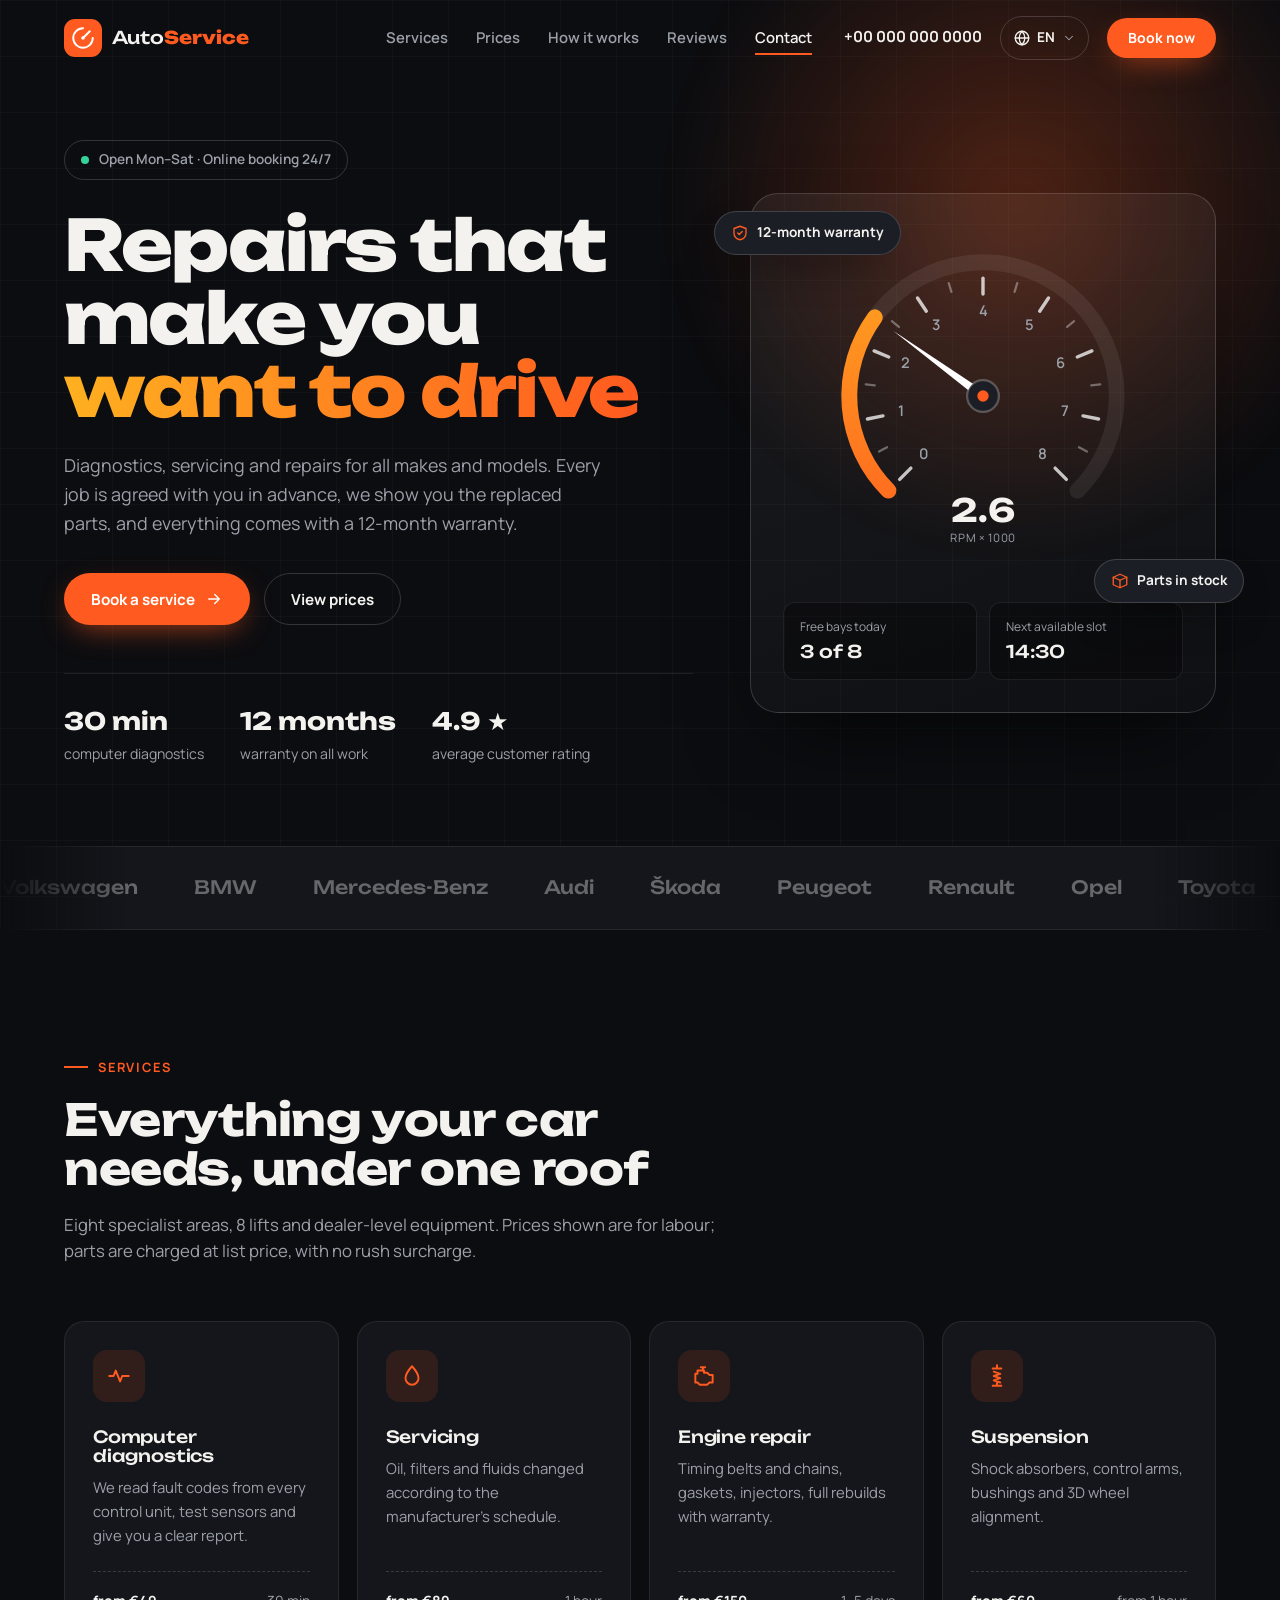
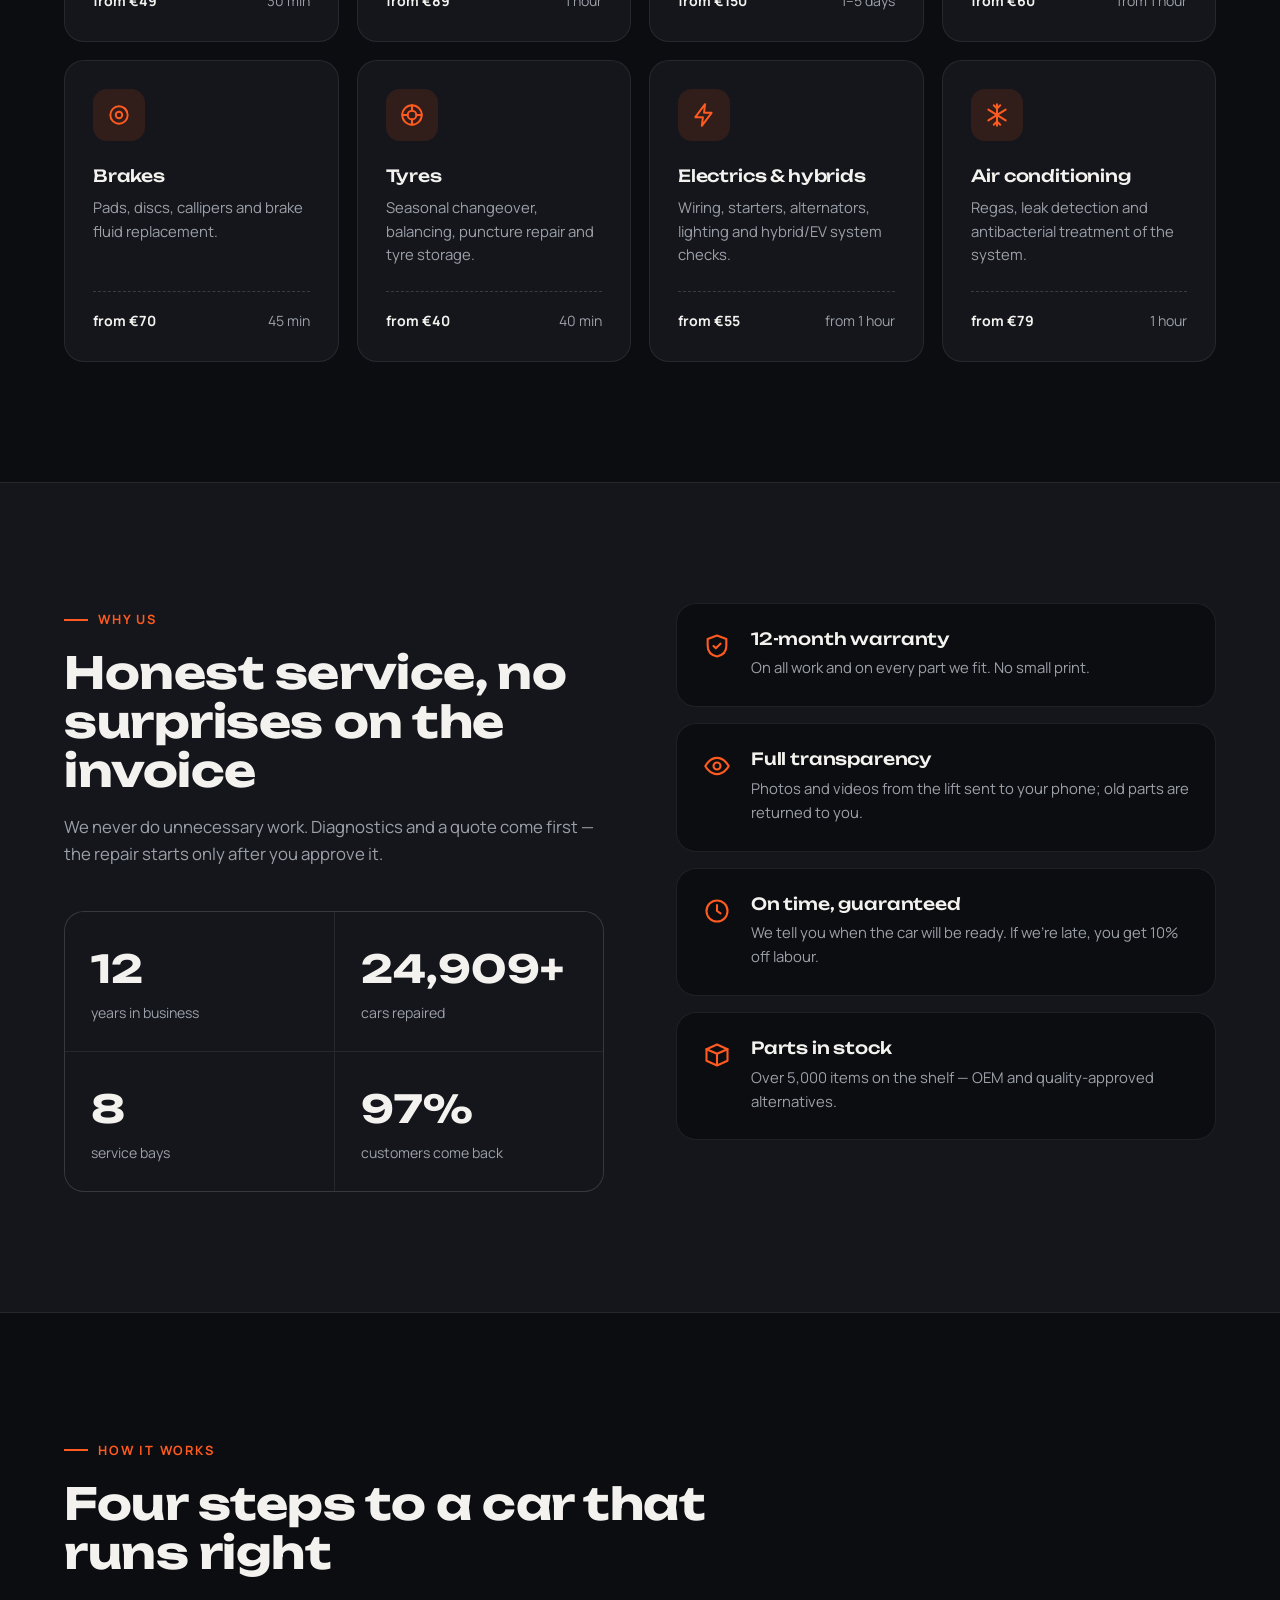
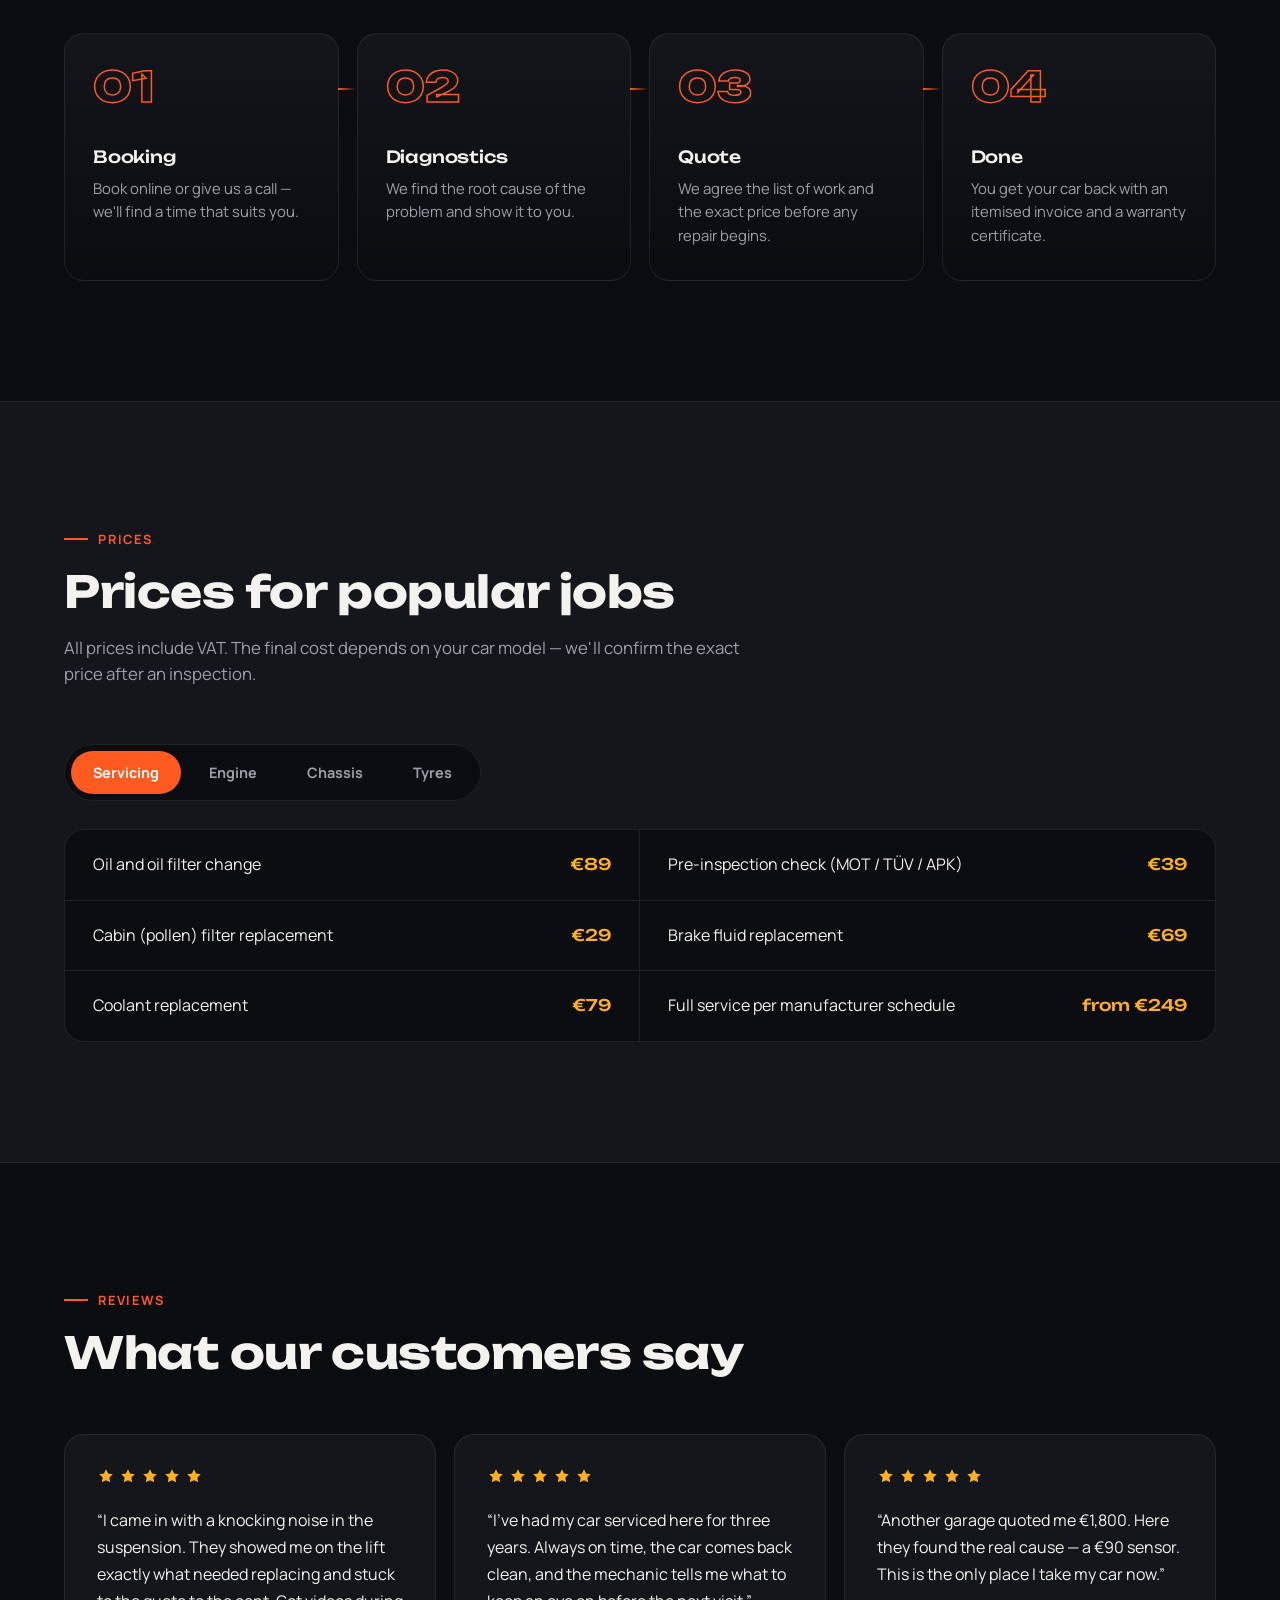
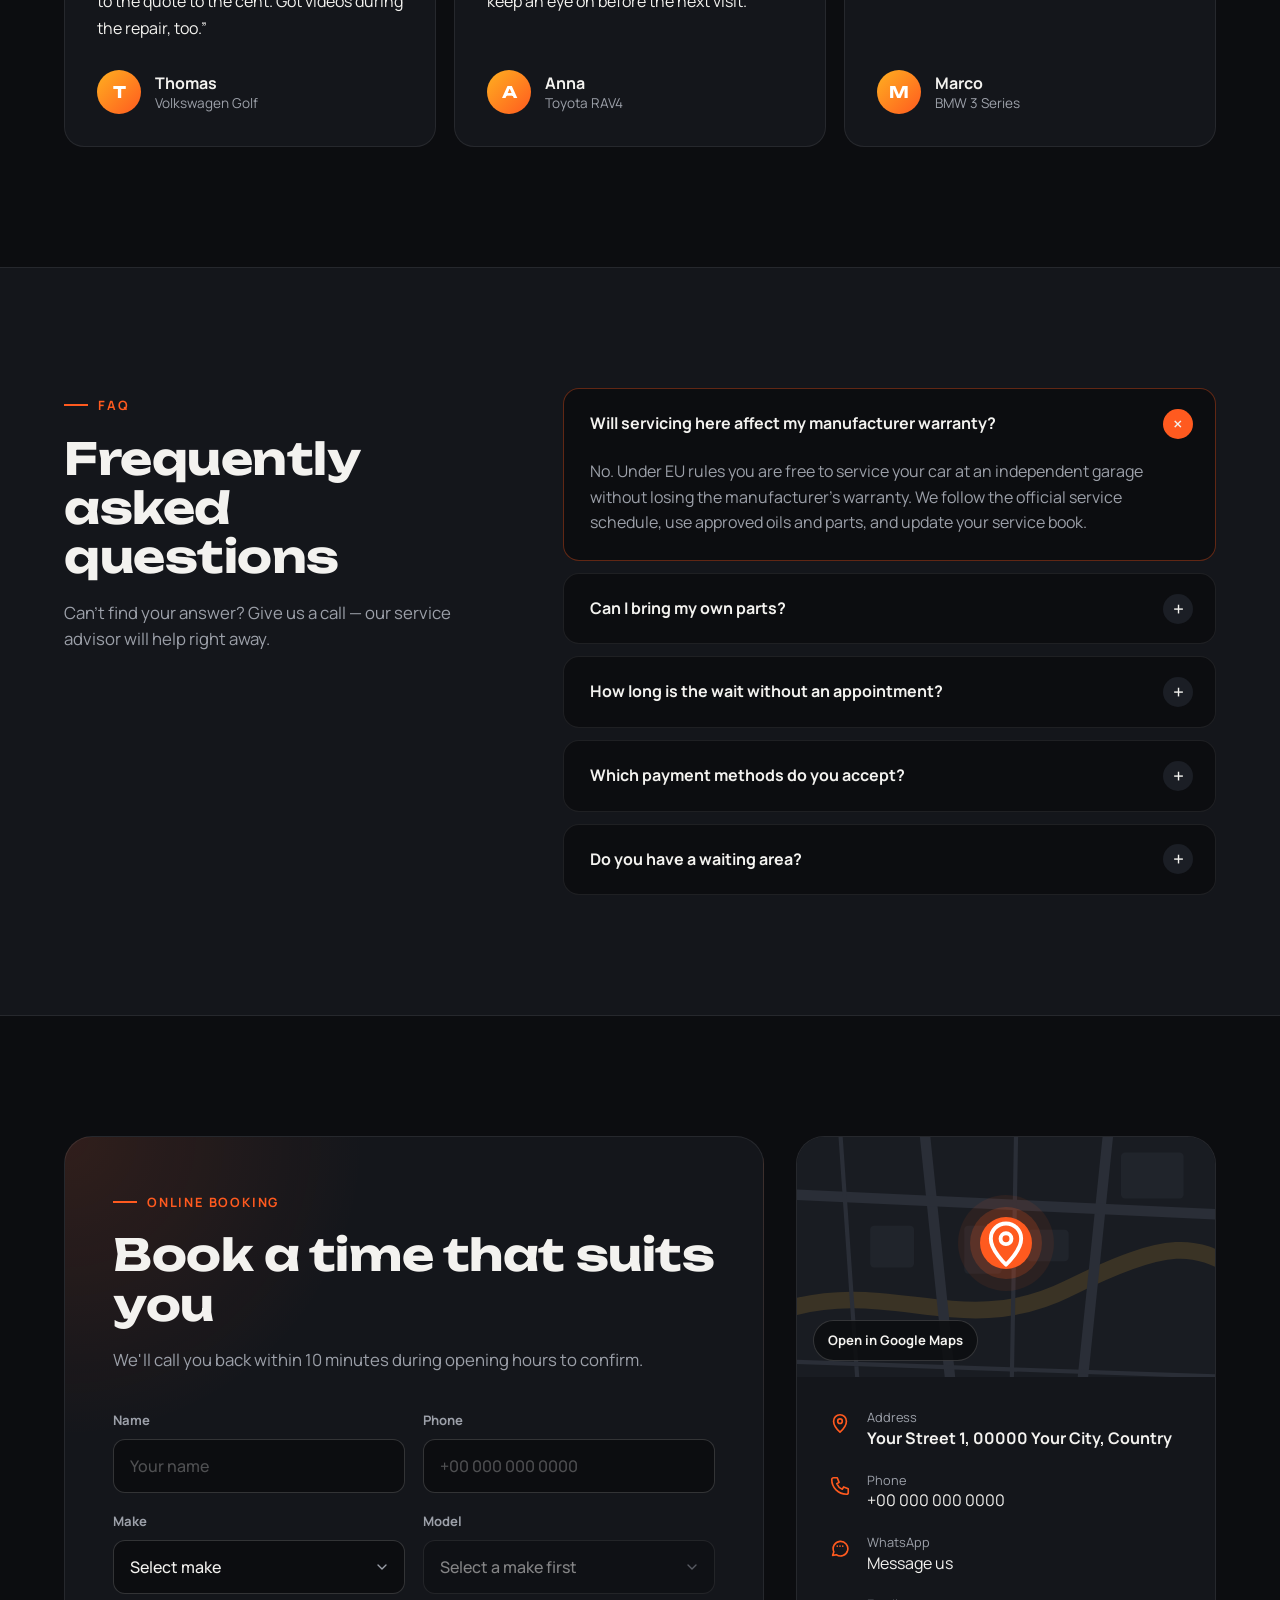
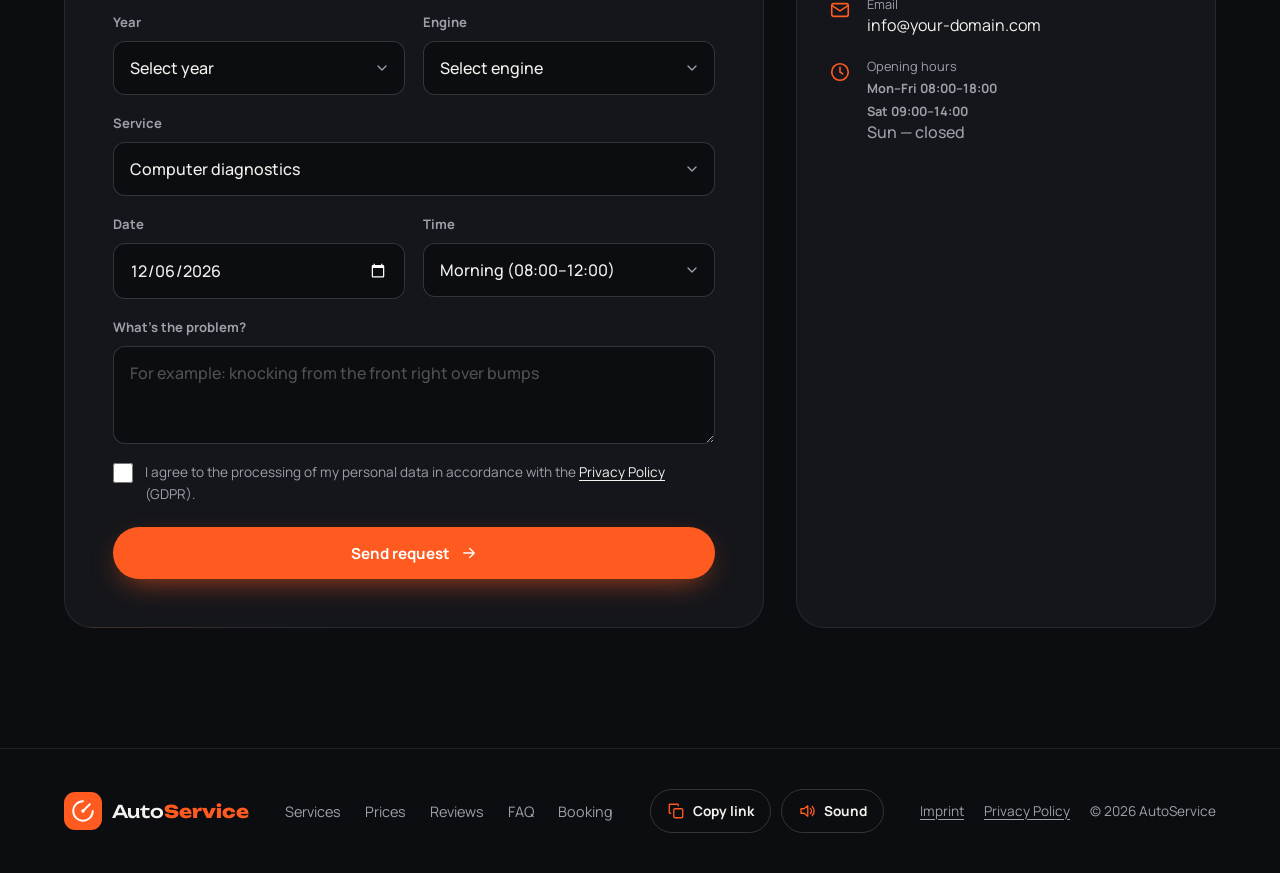
==== demos/autoservice/index.html @ 07f22bc7 "Replace the Auto Service calculator demo with a full demo website - Project 1 card ("Auto Service") " ====
<!DOCTYPE html>
<html lang="en">
  <head>
    <meta charset="UTF-8" />
    <meta name="viewport" content="width=device-width, initial-scale=1.0, viewport-fit=cover" />
    <meta name="theme-color" content="#0c0d10" />
    <title data-i18n="meta.title">AutoService — car repair and servicing</title>
    <meta
      name="description"
      data-i18n-attr="content:meta.desc"
      content="Diagnostics, servicing, engine and suspension repair, tyres. 12-month warranty, online booking."
    />
    <link rel="preconnect" href="https://fonts.googleapis.com" />
    <link rel="preconnect" href="https://fonts.gstatic.com" crossorigin />
    <link
      href="https://fonts.googleapis.com/css2?family=Manrope:wght@400;500;600;700&family=Unbounded:wght@500;700;800&display=swap"
      rel="stylesheet"
    />
    <link rel="stylesheet" href="css/styles.css" />
    <script>document.documentElement.classList.add("js");</script>
  </head>
  <body>
    <!-- SVG icons -->
    <svg width="0" height="0" style="position: absolute" aria-hidden="true">
      <symbol id="i-diag" viewBox="0 0 24 24"><path d="M3 12h4l2-5 4 10 2-5h6" /></symbol>
      <symbol id="i-oil" viewBox="0 0 24 24"><path d="M12 3s6 6.5 6 11a6 6 0 0 1-12 0c0-4.5 6-11 6-11z" /></symbol>
      <symbol id="i-engine" viewBox="0 0 24 24"><path d="M4 10h2V7h6v2h3l2 2h3v7h-3l-2 2H8l-2-2H4z" /><path d="M9 4h4M11 4v3" /></symbol>
      <symbol id="i-susp" viewBox="0 0 24 24"><path d="M12 2v3M8 5h8M9 8l6 2-6 2 6 2-6 2 6 2M8 21h8M12 18v3" /></symbol>
      <symbol id="i-brake" viewBox="0 0 24 24"><circle cx="12" cy="12" r="8" /><circle cx="12" cy="12" r="3" /><path d="M17 5.5a9 9 0 0 1 2.5 4" /></symbol>
      <symbol id="i-tire" viewBox="0 0 24 24"><circle cx="12" cy="12" r="9" /><circle cx="12" cy="12" r="4" /><path d="M12 3v5M12 16v5M3 12h5M16 12h5" /></symbol>
      <symbol id="i-bolt" viewBox="0 0 24 24"><path d="M13 2 4 14h7l-1 8 9-12h-7z" /></symbol>
      <symbol id="i-snow" viewBox="0 0 24 24"><path d="M12 2v20M4 7l16 10M20 7 4 17M9 3l3 3 3-3M9 21l3-3 3 3" /></symbol>
      <symbol id="i-shield" viewBox="0 0 24 24"><path d="M12 3 4 6v6c0 5 3.5 8 8 9 4.5-1 8-4 8-9V6z" /><path d="m9 12 2 2 4-4" /></symbol>
      <symbol id="i-clock" viewBox="0 0 24 24"><circle cx="12" cy="12" r="9" /><path d="M12 7v5l3 2" /></symbol>
      <symbol id="i-box" viewBox="0 0 24 24"><path d="m3 7 9-4 9 4-9 4z" /><path d="M3 7v10l9 4 9-4V7M12 11v10" /></symbol>
      <symbol id="i-eye" viewBox="0 0 24 24"><path d="M2 12s3.5-7 10-7 10 7 10 7-3.5 7-10 7S2 12 2 12z" /><circle cx="12" cy="12" r="3" /></symbol>
      <symbol id="i-phone" viewBox="0 0 24 24"><path d="M5 3h4l2 5-2.5 1.5a11 11 0 0 0 6 6L16 13l5 2v4a2 2 0 0 1-2 2A16 16 0 0 1 3 5a2 2 0 0 1 2-2z" /></symbol>
      <symbol id="i-chat" viewBox="0 0 24 24"><path d="M4 20l1.3-3.9A8 8 0 1 1 8 19.3z" /><path d="M9 10h.01M12 10h.01M15 10h.01" /></symbol>
      <symbol id="i-pin" viewBox="0 0 24 24"><path d="M12 22s7-6.5 7-12a7 7 0 0 0-14 0c0 5.5 7 12 7 12z" /><circle cx="12" cy="10" r="2.5" /></symbol>
      <symbol id="i-mail" viewBox="0 0 24 24"><rect x="3" y="5" width="18" height="14" rx="2" /><path d="m3 7 9 6 9-6" /></symbol>
      <symbol id="i-arrow" viewBox="0 0 24 24"><path d="M5 12h14M13 6l6 6-6 6" /></symbol>
      <symbol id="i-check" viewBox="0 0 24 24"><path d="m5 12 4 4 10-10" /></symbol>
      <symbol id="i-globe" viewBox="0 0 24 24"><circle cx="12" cy="12" r="9" /><path d="M3 12h18M12 3c2.5 2.7 3.8 5.7 3.8 9s-1.3 6.3-3.8 9c-2.5-2.7-3.8-5.7-3.8-9S9.5 5.7 12 3z" /></symbol>
      <symbol id="i-copy" viewBox="0 0 24 24"><rect x="9" y="9" width="12" height="12" rx="2" /><path d="M5 15H4a1 1 0 0 1-1-1V4a1 1 0 0 1 1-1h10a1 1 0 0 1 1 1v1" /></symbol>
      <symbol id="i-sound" viewBox="0 0 24 24"><path d="M4 9v6h4l5 4V5L8 9z" /><path d="M16.5 8.5a5 5 0 0 1 0 7M19 6a8.5 8.5 0 0 1 0 12" /></symbol>
      <symbol id="i-mute" viewBox="0 0 24 24"><path d="M4 9v6h4l5 4V5L8 9z" /><path d="m17 9 5 6M22 9l-5 6" /></symbol>
      <symbol id="i-caret"viewBox="0 0 24 24"><path d="m6 9 6 6 6-6" /></symbol>
      <symbol id="i-star"viewBox="0 0 24 24"><path d="m12 3 2.8 5.8 6.2.9-4.5 4.4 1 6.3L12 17.5 6.5 20.4l1-6.3L3 9.7l6.2-.9z" /></symbol>
    </svg>

    <!-- Header -->
    <header class="header" id="top">
      <div class="container header__inner">
        <a href="#top" class="logo" aria-label="AutoService">
          <span class="logo__mark">
            <svg viewBox="0 0 32 32" aria-hidden="true">
              <path d="M16 3a13 13 0 1 0 13 13" />
              <path d="M16 16 25 7" />
              <circle cx="16" cy="16" r="2.4" />
            </svg>
          </span>
          <span class="logo__text">Auto<b>Service</b></span>
        </a>

        <nav class="nav" id="nav">
          <a href="#services" data-i18n="nav.services">Services</a>
          <a href="#prices" data-i18n="nav.prices">Prices</a>
          <a href="#process" data-i18n="nav.process">How it works</a>
          <a href="#reviews" data-i18n="nav.reviews">Reviews</a>
          <a href="#contacts" data-i18n="nav.contacts">Contact</a>
        </nav>

        <div class="header__actions">
          <a class="header__phone" data-contact="phone" data-contact-href="phone" href="tel:+000000000000">+00 000 000 0000</a>
          <div class="lang" id="lang">
            <button
              type="button"
              class="lang__toggle"
              id="langToggle"
              aria-haspopup="true"
              aria-expanded="false"
              aria-controls="langMenu"
              data-i18n-attr="aria-label:lang.label"
              aria-label="Choose language"
            >
              <svg class="ico"><use href="#i-globe" /></svg>
              <span id="langCurrent">EN</span>
              <svg class="ico lang__caret"><use href="#i-caret" /></svg>
            </button>
            <ul class="lang__menu" id="langMenu" role="menu">
              <li role="none"><button type="button" role="menuitemradio" aria-checked="true" data-lang="en"><b>EN</b>English</button></li>
              <li role="none"><button type="button" role="menuitemradio" aria-checked="false" data-lang="pl"><b>PL</b>Polski</button></li>
              <li role="none"><button type="button" role="menuitemradio" aria-checked="false" data-lang="de"><b>DE</b>Deutsch</button></li>
              <li role="none"><button type="button" role="menuitemradio" aria-checked="false" data-lang="ru"><b>RU</b>Русский</button></li>
            </ul>
          </div>
          <a class="btn btn--primary btn--sm" href="#booking" data-i18n="cta.book">Book now</a>
          <button class="burger" id="burger" data-i18n-attr="aria-label:nav.open" aria-label="Open menu" aria-expanded="false">
            <span></span><span></span><span></span>
          </button>
        </div>
      </div>
    </header>

    <main>
      <!-- Hero -->
      <section class="hero">
        <div class="hero__glow" aria-hidden="true"></div>
        <div class="container hero__inner">
          <div class="hero__content">
            <p class="eyebrow"><span class="dot"></span><span data-i18n="hero.eyebrow">Open Mon–Sat · Online booking 24/7</span></p>
            <h1 class="hero__title" data-i18n="hero.title">
              Repairs that make you <span class="accent">want to drive</span>
            </h1>
            <p class="hero__lead" data-i18n="hero.lead">
              Diagnostics, servicing and repairs for all makes and models. Every job is agreed
              with you in advance, we show you the replaced parts, and everything comes with a
              12-month warranty.
            </p>
            <div class="hero__buttons">
              <a class="btn btn--primary" href="#booking">
                <span data-i18n="hero.cta">Book a service</span>
                <svg class="ico"><use href="#i-arrow" /></svg>
              </a>
              <a class="btn btn--ghost" href="#prices" data-i18n="hero.cta2">View prices</a>
            </div>
            <ul class="hero__facts">
              <li><strong data-i18n="hero.f1v">30 min</strong><span data-i18n="hero.f1">computer diagnostics</span></li>
              <li><strong data-i18n="hero.f2v">12 months</strong><span data-i18n="hero.f2">warranty on all work</span></li>
              <li><strong>4.9 ★</strong><span data-i18n="hero.f3">average customer rating</span></li>
            </ul>
          </div>

          <div class="hero__visual">
            <div class="gauge-card">
              <div class="gauge-wrap">
                <svg class="gauge" viewBox="0 0 300 300" aria-hidden="true">
                  <defs>
                    <linearGradient id="arcGrad" x1="0" y1="1" x2="1" y2="0">
                      <stop offset="0" stop-color="#ffb020" />
                      <stop offset="1" stop-color="#ff5a1f" />
                    </linearGradient>
                  </defs>
                  <circle cx="150" cy="150" r="118" class="gauge__track" />
                  <circle cx="150" cy="150" r="118" class="gauge__value" stroke="url(#arcGrad)" />
                  <g class="gauge__ticks" id="ticks"></g>
                  <g class="gauge__needle" id="needle">
                    <path d="M150 150 L146 148 L150 52 L154 148 Z" />
                  </g>
                  <circle cx="150" cy="150" r="14" class="gauge__hub" />
                  <circle cx="150" cy="150" r="5" fill="#ff5a1f" />
                </svg>
                <div class="gauge-card__readout">
                  <span class="gauge-card__num" id="rpm">0</span>
                  <span class="gauge-card__unit" data-i18n="hero.rpm">rpm × 1000</span>
                </div>
              </div>
              <div class="gauge-card__status">
                <div>
                  <span class="label" data-i18n="hero.bays">Free bays today</span>
                  <strong data-i18n="hero.baysv">3 of 8</strong>
                </div>
                <div>
                  <span class="label" data-i18n="hero.slot">Next available slot</span>
                  <strong>14:30</strong>
                </div>
              </div>
            </div>
            <div class="chip chip--a"><svg class="ico"><use href="#i-shield" /></svg><span data-i18n="hero.chip1">12-month warranty</span></div>
            <div class="chip chip--b"><svg class="ico"><use href="#i-box" /></svg><span data-i18n="hero.chip2">Parts in stock</span></div>
          </div>
        </div>

        <div class="marquee" data-i18n-attr="aria-label:brands.label" aria-label="Makes we service">
          <div class="marquee__track">
            <span>Volkswagen</span><span>BMW</span><span>Mercedes-Benz</span><span>Audi</span><span>Škoda</span>
            <span>Peugeot</span><span>Renault</span><span>Opel</span><span>Toyota</span><span>Ford</span>
            <span>Volvo</span><span>Fiat</span><span>Kia</span><span>Hyundai</span><span>Tesla</span>
            <span aria-hidden="true">Volkswagen</span><span aria-hidden="true">BMW</span>
            <span aria-hidden="true">Mercedes-Benz</span><span aria-hidden="true">Audi</span>
            <span aria-hidden="true">Škoda</span><span aria-hidden="true">Peugeot</span>
            <span aria-hidden="true">Renault</span><span aria-hidden="true">Opel</span>
            <span aria-hidden="true">Toyota</span><span aria-hidden="true">Ford</span>
            <span aria-hidden="true">Volvo</span><span aria-hidden="true">Fiat</span>
            <span aria-hidden="true">Kia</span><span aria-hidden="true">Hyundai</span><span aria-hidden="true">Tesla</span>
          </div>
        </div>
      </section>

      <!-- Services -->
      <section class="section" id="services">
        <div class="container">
          <div class="section__head reveal">
            <p class="kicker" data-i18n="services.kicker">Services</p>
            <h2 data-i18n="services.title">Everything your car needs, under one roof</h2>
            <p class="section__sub" data-i18n="services.sub">
              Eight specialist areas, 8 lifts and dealer-level equipment. Prices shown are for labour;
              parts are charged at list price, with no rush surcharge.
            </p>
          </div>

          <div class="services">
            <article class="service reveal">
              <div class="service__icon"><svg class="ico"><use href="#i-diag" /></svg></div>
              <h3 data-i18n="s1.t">Computer diagnostics</h3>
              <p data-i18n="s1.d">We read fault codes from every control unit, test sensors and give you a clear report.</p>
              <div class="service__meta"><span data-i18n="s1.p">from €49</span><span data-i18n="s1.m">30 min</span></div>
            </article>
            <article class="service reveal">
              <div class="service__icon"><svg class="ico"><use href="#i-oil" /></svg></div>
              <h3 data-i18n="s2.t">Servicing</h3>
              <p data-i18n="s2.d">Oil, filters and fluids changed according to the manufacturer's schedule.</p>
              <div class="service__meta"><span data-i18n="s2.p">from €89</span><span data-i18n="s2.m">1 hour</span></div>
            </article>
            <article class="service reveal">
              <div class="service__icon"><svg class="ico"><use href="#i-engine" /></svg></div>
              <h3 data-i18n="s3.t">Engine repair</h3>
              <p data-i18n="s3.d">Timing belts and chains, gaskets, injectors, full rebuilds with warranty.</p>
              <div class="service__meta"><span data-i18n="s3.p">from €150</span><span data-i18n="s3.m">1–5 days</span></div>
            </article>
            <article class="service reveal">
              <div class="service__icon"><svg class="ico"><use href="#i-susp" /></svg></div>
              <h3 data-i18n="s4.t">Suspension</h3>
              <p data-i18n="s4.d">Shock absorbers, control arms, bushings and 3D wheel alignment.</p>
              <div class="service__meta"><span data-i18n="s4.p">from €60</span><span data-i18n="s4.m">from 1 hour</span></div>
            </article>
            <article class="service reveal">
              <div class="service__icon"><svg class="ico"><use href="#i-brake" /></svg></div>
              <h3 data-i18n="s5.t">Brakes</h3>
              <p data-i18n="s5.d">Pads, discs, callipers and brake fluid replacement.</p>
              <div class="service__meta"><span data-i18n="s5.p">from €70</span><span data-i18n="s5.m">45 min</span></div>
            </article>
            <article class="service reveal">
              <div class="service__icon"><svg class="ico"><use href="#i-tire" /></svg></div>
              <h3 data-i18n="s6.t">Tyres</h3>
              <p data-i18n="s6.d">Seasonal changeover, balancing, puncture repair and tyre storage.</p>
              <div class="service__meta"><span data-i18n="s6.p">from €40</span><span data-i18n="s6.m">40 min</span></div>
            </article>
            <article class="service reveal">
              <div class="service__icon"><svg class="ico"><use href="#i-bolt" /></svg></div>
              <h3 data-i18n="s7.t">Electrics &amp; hybrids</h3>
              <p data-i18n="s7.d">Wiring, starters, alternators, lighting and hybrid/EV system checks.</p>
              <div class="service__meta"><span data-i18n="s7.p">from €55</span><span data-i18n="s7.m">from 1 hour</span></div>
            </article>
            <article class="service reveal">
              <div class="service__icon"><svg class="ico"><use href="#i-snow" /></svg></div>
              <h3 data-i18n="s8.t">Air conditioning</h3>
              <p data-i18n="s8.d">Regas, leak detection and antibacterial treatment of the system.</p>
              <div class="service__meta"><span data-i18n="s8.p">from €79</span><span data-i18n="s8.m">1 hour</span></div>
            </article>
          </div>
        </div>
      </section>

      <!-- Why us -->
      <section class="section section--alt" id="about">
        <div class="container why">
          <div class="why__left reveal">
            <p class="kicker" data-i18n="why.kicker">Why us</p>
            <h2 data-i18n="why.title">Honest service, no surprises on the invoice</h2>
            <p class="section__sub" data-i18n="why.sub">
              We never do unnecessary work. Diagnostics and a quote come first — the repair starts
              only after you approve it.
            </p>
            <div class="stats">
              <div class="stat"><strong data-count="12">0</strong><span data-i18n="why.st1">years in business</span></div>
              <div class="stat"><strong data-count="25000" data-suffix="+">0</strong><span data-i18n="why.st2">cars repaired</span></div>
              <div class="stat"><strong data-count="8">0</strong><span data-i18n="why.st3">service bays</span></div>
              <div class="stat"><strong data-count="98" data-suffix="%">0</strong><span data-i18n="why.st4">customers come back</span></div>
            </div>
          </div>

          <div class="features">
            <div class="feature reveal">
              <svg class="ico"><use href="#i-shield" /></svg>
              <div>
                <h3 data-i18n="why.f1t">12-month warranty</h3>
                <p data-i18n="why.f1d">On all work and on every part we fit. No small print.</p>
              </div>
            </div>
            <div class="feature reveal">
              <svg class="ico"><use href="#i-eye" /></svg>
              <div>
                <h3 data-i18n="why.f2t">Full transparency</h3>
                <p data-i18n="why.f2d">Photos and videos from the lift sent to your phone; old parts are returned to you.</p>
              </div>
            </div>
            <div class="feature reveal">
              <svg class="ico"><use href="#i-clock" /></svg>
              <div>
                <h3 data-i18n="why.f3t">On time, guaranteed</h3>
                <p data-i18n="why.f3d">We tell you when the car will be ready. If we're late, you get 10% off labour.</p>
              </div>
            </div>
            <div class="feature reveal">
              <svg class="ico"><use href="#i-box" /></svg>
              <div>
                <h3 data-i18n="why.f4t">Parts in stock</h3>
                <p data-i18n="why.f4d">Over 5,000 items on the shelf — OEM and quality-approved alternatives.</p>
              </div>
            </div>
          </div>
        </div>
      </section>

      <!-- Process -->
      <section class="section" id="process">
        <div class="container">
          <div class="section__head reveal">
            <p class="kicker" data-i18n="process.kicker">How it works</p>
            <h2 data-i18n="process.title">Four steps to a car that runs right</h2>
          </div>
          <ol class="steps">
            <li class="step reveal">
              <span class="step__num">01</span>
              <h3 data-i18n="p1.t">Booking</h3>
              <p data-i18n="p1.d">Book online or give us a call — we'll find a time that suits you.</p>
            </li>
            <li class="step reveal">
              <span class="step__num">02</span>
              <h3 data-i18n="p2.t">Diagnostics</h3>
              <p data-i18n="p2.d">We find the root cause of the problem and show it to you.</p>
            </li>
            <li class="step reveal">
              <span class="step__num">03</span>
              <h3 data-i18n="p3.t">Quote</h3>
              <p data-i18n="p3.d">We agree the list of work and the exact price before any repair begins.</p>
            </li>
            <li class="step reveal">
              <span class="step__num">04</span>
              <h3 data-i18n="p4.t">Done</h3>
              <p data-i18n="p4.d">You get your car back with an itemised invoice and a warranty certificate.</p>
            </li>
          </ol>
        </div>
      </section>

      <!-- Prices -->
      <section class="section section--alt" id="prices">
        <div class="container">
          <div class="section__head reveal">
            <p class="kicker" data-i18n="prices.kicker">Prices</p>
            <h2 data-i18n="prices.title">Prices for popular jobs</h2>
            <p class="section__sub" data-i18n="prices.sub">
              All prices include VAT. The final cost depends on your car model — we'll confirm the exact
              price after an inspection.
            </p>
          </div>

          <div class="tabs reveal" role="tablist">
            <button class="tab is-active" role="tab" aria-selected="true" data-tab="to" data-i18n="tab.to">Servicing</button>
            <button class="tab" role="tab" aria-selected="false" data-tab="engine" data-i18n="tab.engine">Engine</button>
            <button class="tab" role="tab" aria-selected="false" data-tab="chassis" data-i18n="tab.chassis">Chassis</button>
            <button class="tab" role="tab" aria-selected="false" data-tab="tires" data-i18n="tab.tires">Tyres</button>
          </div>

          <div class="price-panels reveal">
            <ul class="price-list is-active" data-panel="to">
              <li><span data-i18n="pr.to1">Oil and oil filter change</span><b>€89</b></li>
              <li><span data-i18n="pr.to2">Pre-inspection check (MOT / TÜV / APK)</span><b>€39</b></li>
              <li><span data-i18n="pr.to3">Cabin (pollen) filter replacement</span><b>€29</b></li>
              <li><span data-i18n="pr.to4">Brake fluid replacement</span><b>€69</b></li>
              <li><span data-i18n="pr.to5">Coolant replacement</span><b>€79</b></li>
              <li><span data-i18n="pr.to6">Full service per manufacturer schedule</span><b data-i18n="pr.to6p">from €249</b></li>
            </ul>
            <ul class="price-list" data-panel="engine">
              <li><span data-i18n="pr.en1">Computer diagnostics</span><b>€49</b></li>
              <li><span data-i18n="pr.en2">Spark plug replacement</span><b data-i18n="pr.en2p">from €59</b></li>
              <li><span data-i18n="pr.en3">Timing belt kit replacement</span><b data-i18n="pr.en3p">from €390</b></li>
              <li><span data-i18n="pr.en4">Injector cleaning on a test bench</span><b>€149</b></li>
              <li><span data-i18n="pr.en5">Valve cover gasket replacement</span><b data-i18n="pr.en5p">from €120</b></li>
              <li><span data-i18n="pr.en6">Engine overhaul</span><b data-i18n="pr.en6p">from €2,500</b></li>
            </ul>
            <ul class="price-list" data-panel="chassis">
              <li><span data-i18n="pr.ch1">Suspension check</span><b data-i18n="pr.ch1p">free</b></li>
              <li><span data-i18n="pr.ch2">3D wheel alignment</span><b>€89</b></li>
              <li><span data-i18n="pr.ch3">Shock absorber replacement (each)</span><b data-i18n="pr.ch3p">from €90</b></li>
              <li><span data-i18n="pr.ch4">Control arm replacement</span><b data-i18n="pr.ch4p">from €80</b></li>
              <li><span data-i18n="pr.ch5">Brake pads replacement (per axle)</span><b>€70</b></li>
              <li><span data-i18n="pr.ch6">Brake discs replacement (per axle)</span><b data-i18n="pr.ch6p">from €110</b></li>
            </ul>
            <ul class="price-list" data-panel="tires">
              <li><span data-i18n="pr.ti1">Seasonal wheel changeover R13–R16</span><b>€40</b></li>
              <li><span data-i18n="pr.ti2">Seasonal wheel changeover R17–R21</span><b>€55</b></li>
              <li><span data-i18n="pr.ti3">Wheel balancing (per wheel)</span><b>€10</b></li>
              <li><span data-i18n="pr.ti4">Puncture repair</span><b data-i18n="pr.ti4p">from €25</b></li>
              <li><span data-i18n="pr.ti5">Tyre storage (per season)</span><b>€60</b></li>
              <li><span data-i18n="pr.ti6">Alloy wheel straightening</span><b data-i18n="pr.ti6p">from €60</b></li>
            </ul>
          </div>
        </div>
      </section>

      <!-- Reviews -->
      <section class="section" id="reviews">
        <div class="container">
          <div class="section__head reveal">
            <p class="kicker" data-i18n="reviews.kicker">Reviews</p>
            <h2 data-i18n="reviews.title">What our customers say</h2>
          </div>
          <div class="reviews">
            <figure class="review reveal">
              <div class="review__stars" aria-label="5/5">
                <svg class="ico"><use href="#i-star" /></svg><svg class="ico"><use href="#i-star" /></svg><svg class="ico"><use href="#i-star" /></svg><svg class="ico"><use href="#i-star" /></svg><svg class="ico"><use href="#i-star" /></svg>
              </div>
              <blockquote data-i18n="r1">
                “I came in with a knocking noise in the suspension. They showed me on the lift exactly
                what needed replacing and stuck to the quote to the cent. Got videos during the repair,
                too.”
              </blockquote>
              <figcaption><span class="avatar">T</span><div><b>Thomas</b><span>Volkswagen Golf</span></div></figcaption>
            </figure>
            <figure class="review reveal">
              <div class="review__stars" aria-label="5/5">
                <svg class="ico"><use href="#i-star" /></svg><svg class="ico"><use href="#i-star" /></svg><svg class="ico"><use href="#i-star" /></svg><svg class="ico"><use href="#i-star" /></svg><svg class="ico"><use href="#i-star" /></svg>
              </div>
              <blockquote data-i18n="r2">
                “I've had my car serviced here for three years. Always on time, the car comes back
                clean, and the mechanic tells me what to keep an eye on before the next visit.”
              </blockquote>
              <figcaption><span class="avatar">A</span><div><b>Anna</b><span>Toyota RAV4</span></div></figcaption>
            </figure>
            <figure class="review reveal">
              <div class="review__stars" aria-label="5/5">
                <svg class="ico"><use href="#i-star" /></svg><svg class="ico"><use href="#i-star" /></svg><svg class="ico"><use href="#i-star" /></svg><svg class="ico"><use href="#i-star" /></svg><svg class="ico"><use href="#i-star" /></svg>
              </div>
              <blockquote data-i18n="r3">
                “Another garage quoted me €1,800. Here they found the real cause — a €90 sensor.
                This is the only place I take my car now.”
              </blockquote>
              <figcaption><span class="avatar">M</span><div><b>Marco</b><span>BMW 3 Series</span></div></figcaption>
            </figure>
          </div>
        </div>
      </section>

      <!-- FAQ -->
      <section class="section section--alt" id="faq">
        <div class="container faq-wrap">
          <div class="section__head reveal">
            <p class="kicker" data-i18n="faq.kicker">FAQ</p>
            <h2 data-i18n="faq.title">Frequently asked questions</h2>
            <p class="section__sub" data-i18n="faq.sub">Can't find your answer? Give us a call — our service advisor will help right away.</p>
          </div>
          <div class="faq reveal">
            <details open>
              <summary data-i18n="faq.q1">Will servicing here affect my manufacturer warranty?</summary>
              <p data-i18n="faq.a1">No. Under EU rules you are free to service your car at an independent garage without losing the manufacturer's warranty. We follow the official service schedule, use approved oils and parts, and update your service book.</p>
            </details>
            <details>
              <summary data-i18n="faq.q2">Can I bring my own parts?</summary>
              <p data-i18n="faq.a2">Yes. We'll fit your parts, but in that case the warranty covers our labour only.</p>
            </details>
            <details>
              <summary data-i18n="faq.q3">How long is the wait without an appointment?</summary>
              <p data-i18n="faq.a3">Usually 20–40 minutes for simple jobs. To skip the wait, book online — it takes a minute.</p>
            </details>
            <details>
              <summary data-i18n="faq.q4">Which payment methods do you accept?</summary>
              <p data-i18n="faq.a4">Cash, debit and credit cards, Apple Pay and Google Pay, bank transfer, and invoices for business customers.</p>
            </details>
            <details>
              <summary data-i18n="faq.q5">Do you have a waiting area?</summary>
              <p data-i18n="faq.a5">Yes: coffee, Wi-Fi and a window into the workshop, so you can watch the work on your car.</p>
            </details>
          </div>
        </div>
      </section>

      <!-- Booking & contacts -->
      <section class="section" id="booking">
        <div class="container booking">
          <div class="booking__form-wrap reveal">
            <p class="kicker" data-i18n="book.kicker">Online booking</p>
            <h2 data-i18n="book.title">Book a time that suits you</h2>
            <p class="section__sub" data-i18n="book.sub">We'll call you back within 10 minutes during opening hours to confirm.</p>

            <form class="form" id="bookingForm" novalidate>
              <div class="field">
                <label for="f-name" data-i18n="f.name">Name</label>
                <input id="f-name" name="name" type="text" autocomplete="name" data-i18n-attr="placeholder:f.nameph" placeholder="Your name" required />
              </div>
              <div class="field">
                <label for="f-phone" data-i18n="f.phone">Phone</label>
                <input id="f-phone" name="phone" type="tel" autocomplete="tel" placeholder="+00 000 000 0000" required />
              </div>
              <div class="field">
                <label for="f-make" data-i18n="f.make">Make</label>
                <select id="f-make" name="make">
                  <option value="" data-i18n="f.makeph">Select make</option>
                  <!-- марки подставляются из cars.js -->
                  <option value="other" data-i18n="f.makeOther">Other make</option>
                </select>
              </div>
              <div class="field">
                <label for="f-model" data-i18n="f.model">Model</label>
                <select id="f-model" name="model" disabled></select>
                <input id="f-model-text" name="modelText" type="text" hidden />
              </div>
              <div class="field">
                <label for="f-year" data-i18n="f.year">Year</label>
                <select id="f-year" name="year">
                  <option value="" data-i18n="f.yearph">Select year</option>
                  <!-- годы подставляются из script.js -->
                  <option value="older" data-i18n="f.yearOlder">Older</option>
                </select>
              </div>
              <div class="field">
                <label for="f-fuel" data-i18n="f.fuel">Engine</label>
                <select id="f-fuel" name="fuel">
                  <option value="" data-i18n="f.fuelph">Select engine</option>
                  <option value="petrol" data-i18n="f.fuelPetrol">Petrol</option>
                  <option value="diesel" data-i18n="f.fuelDiesel">Diesel</option>
                  <option value="lpg" data-i18n="f.fuelLpg">LPG (gas)</option>
                  <option value="petrol-lpg" data-i18n="f.fuelPetrolLpg">Petrol / LPG</option>
                  <option value="hybrid" data-i18n="f.fuelHybrid">Hybrid</option>
                  <option value="electric" data-i18n="f.fuelElectric">Electric</option>
                </select>
              </div>
              <div class="field field--full">
                <label for="f-service" data-i18n="f.service">Service</label>
                <select id="f-service" name="service">
                  <option data-i18n="s1.t">Computer diagnostics</option>
                  <option data-i18n="s2.t">Servicing</option>
                  <option data-i18n="s3.t">Engine repair</option>
                  <option data-i18n="s4.t">Suspension</option>
                  <option data-i18n="s5.t">Brakes</option>
                  <option data-i18n="s6.t">Tyres</option>
                  <option data-i18n="s7.t">Electrics &amp; hybrids</option>
                  <option data-i18n="s8.t">Air conditioning</option>
                  <option data-i18n="f.other">Other</option>
                </select>
              </div>
              <div class="field">
                <label for="f-date" data-i18n="f.date">Date</label>
                <input id="f-date" name="date" type="date" />
              </div>
              <div class="field">
                <label for="f-time" data-i18n="f.time">Time</label>
                <select id="f-time" name="time">
                  <option data-i18n="f.t1">Morning (08:00–12:00)</option>
                  <option data-i18n="f.t2">Midday (12:00–15:00)</option>
                  <option data-i18n="f.t3">Afternoon (15:00–18:00)</option>
                </select>
              </div>
              <div class="field field--full">
                <label for="f-msg" data-i18n="f.msg">What's the problem?</label>
                <textarea id="f-msg" name="message" rows="3" data-i18n-attr="placeholder:f.msgph" placeholder="For example: knocking from the front right over bumps"></textarea>
              </div>
              <label class="consent field--full">
                <input type="checkbox" name="consent" required />
                <span data-i18n="f.consent">I agree to the processing of my personal data in accordance with the <a href="#privacy">Privacy Policy</a> (GDPR).</span>
              </label>
              <button class="btn btn--primary btn--block field--full" type="submit">
                <span data-i18n="f.submit">Send request</span>
                <svg class="ico"><use href="#i-arrow" /></svg>
              </button>
            </form>

            <div class="form-success" id="formSuccess" hidden>
              <div class="form-success__icon"><svg class="ico"><use href="#i-check" /></svg></div>
              <h3 data-i18n="ok.title">Request sent!</h3>
              <p data-i18n="ok.text">We'll call you back shortly to confirm your appointment.</p>
              <button class="btn btn--ghost" type="button" id="formReset" data-i18n="ok.again">Send another request</button>
            </div>
          </div>

          <aside class="contacts reveal" id="contacts">
            <a class="map" data-contact-href="map" href="#" target="_blank" rel="noopener">
              <svg viewBox="0 0 400 260" preserveAspectRatio="xMidYMid slice" aria-hidden="true">
                <rect width="400" height="260" class="map__bg" />
                <path class="map__road map__road--big" d="M-10 180 C 90 150, 160 210, 260 160 S 380 120, 420 140" />
                <path class="map__road" d="M120 -10 L 150 280" />
                <path class="map__road" d="M300 -10 L 270 280" />
                <path class="map__road" d="M-10 70 L 420 90" />
                <path class="map__road map__road--thin" d="M40 -10 L 60 280 M 210 -10 L 205 280 M -10 230 L 420 245" />
                <rect x="160" y="100" width="36" height="46" rx="4" class="map__block" />
                <rect x="220" y="104" width="40" height="30" rx="4" class="map__block" />
                <rect x="70" y="100" width="42" height="40" rx="4" class="map__block" />
                <rect x="310" y="30" width="60" height="44" rx="4" class="map__block" />
              </svg>
              <span class="map__pin"><svg class="ico"><use href="#i-pin" /></svg></span>
              <span class="map__cta" data-i18n="c.map">Open in Google Maps</span>
            </a>
            <ul class="contacts__list">
              <li>
                <svg class="ico"><use href="#i-pin" /></svg>
                <div><span data-i18n="c.address">Address</span><b data-contact="address">Your Street 1, 00000 Your City, Country</b></div>
              </li>
              <li>
                <svg class="ico"><use href="#i-phone" /></svg>
                <div><span data-i18n="c.phone">Phone</span><a data-contact="phone" data-contact-href="phone" href="tel:+000000000000">+00 000 000 0000</a></div>
              </li>
              <li>
                <svg class="ico"><use href="#i-chat" /></svg>
                <div><span>WhatsApp</span><a data-contact-href="whatsapp" href="https://wa.me/000000000000" target="_blank" rel="noopener" data-i18n="c.wa">Message us</a></div>
              </li>
              <li>
                <svg class="ico"><use href="#i-mail" /></svg>
                <div><span data-i18n="c.email">Email</span><a data-contact="email" data-contact-href="email" href="mailto:info@your-domain.com">info@your-domain.com</a></div>
              </li>
              <li>
                <svg class="ico"><use href="#i-clock" /></svg>
                <div>
                  <span data-i18n="c.hours">Opening hours</span>
                  <b><span data-i18n="c.wd">Mon–Fri</span> <span data-contact="hoursWeekdays">08:00–18:00</span></b>
                  <b><span data-i18n="c.sat">Sat</span> <span data-contact="hoursSaturday">09:00–14:00</span></b>
                  <b class="muted" data-i18n="c.sun">Sun — closed</b>
                </div>
              </li>
            </ul>
          </aside>
        </div>
      </section>
    </main>

    <footer class="footer">
      <div class="container footer__inner">
        <a href="#top" class="logo" aria-label="AutoService">
          <span class="logo__mark">
            <svg viewBox="0 0 32 32" aria-hidden="true">
              <path d="M16 3a13 13 0 1 0 13 13" />
              <path d="M16 16 25 7" />
              <circle cx="16" cy="16" r="2.4" />
            </svg>
          </span>
          <span class="logo__text">Auto<b>Service</b></span>
        </a>
        <nav class="footer__nav">
          <a href="#services" data-i18n="nav.services">Services</a>
          <a href="#prices" data-i18n="nav.prices">Prices</a>
          <a href="#reviews" data-i18n="nav.reviews">Reviews</a>
          <a href="#faq" data-i18n="nav.faq">FAQ</a>
          <a href="#booking" data-i18n="nav.booking">Booking</a>
        </nav>
        <div class="footer__tools">
          <button type="button" class="pill-btn" id="copyLink">
            <svg class="ico"><use href="#i-copy" /></svg>
            <span data-i18n="copy.btn">Copy link</span>
          </button>
          <button
            type="button"
            class="pill-btn"
            id="soundToggle"
            aria-pressed="true"
            data-i18n-attr="aria-label:sound.label;title:sound.label"
            aria-label="Click sounds"
            title="Click sounds"
          >
            <svg class="ico sound-on"><use href="#i-sound" /></svg>
            <svg class="ico sound-off"><use href="#i-mute" /></svg>
            <span data-i18n="sound.btn">Sound</span>
          </button>
        </div>
        <div class="footer__legal">
          <a href="#imprint" id="imprint" data-i18n="legal.imprint">Imprint</a>
          <a href="#privacy" id="privacy" data-i18n="legal.privacy">Privacy Policy</a>
          <span>© <span id="year"></span> AutoService</span>
        </div>
      </div>
    </footer>

    <div class="toast" id="toast" role="status" aria-live="polite">
      <svg class="ico"><use href="#i-check" /></svg>
      <span data-i18n="copy.done">Link copied!</span>
    </div>

    <a class="fab" data-contact-href="phone" href="tel:+000000000000" data-i18n-attr="aria-label:c.call" aria-label="Call us">
      <svg class="ico"><use href="#i-phone" /></svg>
    </a>

    <script src="js/config.js"></script>
    <script src="js/i18n.js"></script>
    <script src="js/cars.js"></script>
    <script src="js/script.js"></script>
  </body>
</html>
---- demos/autoservice/css/styles.css ----
:root {
  --bg: #0c0d10;
  --surface: #14161b;
  --surface-2: #1b1e25;
  --line: rgba(255, 255, 255, 0.08);
  --line-strong: rgba(255, 255, 255, 0.16);
  --text: #f3f2ef;
  --muted: #9ca0a9;
  --accent: #ff5a1f;
  --accent-2: #ffb020;
  --accent-soft: rgba(255, 90, 31, 0.12);
  --radius: 20px;
  --radius-sm: 12px;
  --font-display: "Unbounded", system-ui, sans-serif;
  --font-body: "Manrope", system-ui, -apple-system, "Segoe UI", sans-serif;
  --header-h: 76px;
}

*,
*::before,
*::after {
  box-sizing: border-box;
}

html {
  scroll-behavior: smooth;
  scroll-padding-top: var(--header-h);
  -webkit-text-size-adjust: 100%;
  text-size-adjust: 100%;
}

body {
  margin: 0;
  background: var(--bg);
  color: var(--text);
  font-family: var(--font-body);
  font-size: 16px;
  line-height: 1.6;
  -webkit-font-smoothing: antialiased;
  overflow-x: hidden;
}

img,
svg {
  display: block;
}

[hidden] {
  display: none !important;
}

a {
  color: inherit;
  text-decoration: none;
}

h1,
h2,
h3 {
  margin: 0;
  font-family: var(--font-display);
  font-weight: 700;
  line-height: 1.12;
  letter-spacing: -0.01em;
  /* длинные немецкие и польские слова переносятся, а не вылезают за экран */
  hyphens: auto;
  overflow-wrap: break-word;
}

h2 {
  font-size: clamp(1.75rem, 3.6vw, 2.75rem);
}

h3 {
  font-size: 1.05rem;
  font-weight: 500;
}

p {
  margin: 0;
}

.container {
  width: 100%;
  max-width: 1200px;
  margin: 0 auto;
  /* safe-area — отступ от «чёлки» и закруглений экрана на телефонах в альбомной ориентации */
  padding: 0 max(24px, env(safe-area-inset-right)) 0 max(24px, env(safe-area-inset-left));
}

.ico {
  width: 22px;
  height: 22px;
  fill: none;
  stroke: currentColor;
  stroke-width: 1.8;
  stroke-linecap: round;
  stroke-linejoin: round;
  flex-shrink: 0;
}

.accent {
  background: linear-gradient(90deg, var(--accent-2), var(--accent));
  -webkit-background-clip: text;
  background-clip: text;
  color: transparent;
}

/* ---------- Кнопки ---------- */
.btn {
  display: inline-flex;
  align-items: center;
  justify-content: center;
  gap: 10px;
  padding: 16px 26px;
  border: 1px solid transparent;
  border-radius: 999px;
  font: 700 0.95rem/1 var(--font-body);
  cursor: pointer;
  transition: transform 0.2s ease, background 0.2s ease, box-shadow 0.2s ease, border-color 0.2s ease;
}

.btn .ico {
  width: 18px;
  height: 18px;
  transition: transform 0.2s ease;
}

.btn:hover .ico {
  transform: translateX(3px);
}

.btn--primary {
  background: var(--accent);
  color: #fff;
  box-shadow: 0 10px 30px -10px rgba(255, 90, 31, 0.7);
}

.btn--primary:hover {
  background: #ff6d38;
  transform: translateY(-2px);
  box-shadow: 0 16px 36px -12px rgba(255, 90, 31, 0.8);
}

.btn--ghost {
  border-color: var(--line-strong);
  color: var(--text);
  background: transparent;
}

.btn--ghost:hover {
  border-color: var(--text);
  background: rgba(255, 255, 255, 0.04);
}

.btn--sm {
  padding: 12px 20px;
  font-size: 0.875rem;
}

.btn--block {
  width: 100%;
}

/* ---------- Шапка ---------- */
.header {
  position: fixed;
  inset: 0 0 auto;
  z-index: 50;
  height: var(--header-h);
  transition: background 0.3s ease, border-color 0.3s ease, backdrop-filter 0.3s ease;
  border-bottom: 1px solid transparent;
}

.header.is-scrolled {
  background: rgba(12, 13, 16, 0.78);
  backdrop-filter: blur(14px);
  -webkit-backdrop-filter: blur(14px);
  border-color: var(--line);
}

.header__inner {
  height: 100%;
  display: flex;
  align-items: center;
  gap: 32px;
}

.logo {
  display: inline-flex;
  align-items: center;
  gap: 10px;
  font-family: var(--font-display);
  font-size: 1.1rem;
  font-weight: 500;
}

.logo b {
  font-weight: 800;
  color: var(--accent);
}

.logo__mark {
  display: grid;
  place-items: center;
  width: 38px;
  height: 38px;
  border-radius: 11px;
  background: var(--accent);
}

.logo__mark svg {
  width: 24px;
  height: 24px;
  fill: none;
  stroke: #fff;
  stroke-width: 2.6;
  stroke-linecap: round;
}

.logo__mark circle {
  fill: #fff;
  stroke: none;
}

.nav {
  display: flex;
  gap: 28px;
  margin-left: auto;
}

.nav a {
  position: relative;
  white-space: nowrap;
  font-weight: 600;
  font-size: 0.93rem;
  color: var(--muted);
  transition: color 0.2s ease;
}

.nav a::after {
  content: "";
  position: absolute;
  left: 0;
  right: 0;
  bottom: -6px;
  height: 2px;
  background: var(--accent);
  transform: scaleX(0);
  transform-origin: left;
  transition: transform 0.25s ease;
}

.nav a:hover,
.nav a.is-current {
  color: var(--text);
}

.nav a:hover::after,
.nav a.is-current::after {
  transform: scaleX(1);
}

.header__actions {
  display: flex;
  align-items: center;
  gap: 18px;
}

.header__phone {
  font-weight: 700;
  font-size: 0.95rem;
  white-space: nowrap;
}

.lang {
  position: relative;
}

.lang__toggle {
  display: inline-flex;
  align-items: center;
  gap: 6px;
  height: 44px;
  padding: 0 12px;
  border: 1px solid var(--line-strong);
  border-radius: 999px;
  background: transparent;
  color: var(--text);
  font: 700 0.85rem/1 var(--font-body);
  letter-spacing: 0.04em;
  cursor: pointer;
  transition: border-color 0.2s ease, background 0.2s ease;
}

.lang__toggle:hover,
.lang__toggle[aria-expanded="true"] {
  border-color: var(--text);
  background: rgba(255, 255, 255, 0.04);
}

.lang__toggle .ico {
  width: 18px;
  height: 18px;
}

.lang__toggle .lang__caret {
  width: 14px;
  height: 14px;
  color: var(--muted);
  transition: transform 0.2s ease;
}

.lang__toggle[aria-expanded="true"] .lang__caret {
  transform: rotate(180deg);
}

.lang__menu {
  position: absolute;
  top: calc(100% + 8px);
  right: 0;
  z-index: 60;
  min-width: 180px;
  margin: 0;
  padding: 6px;
  list-style: none;
  border-radius: 16px;
  border: 1px solid var(--line-strong);
  background: var(--surface-2);
  box-shadow: 0 24px 48px -16px rgba(0, 0, 0, 0.8);
  opacity: 0;
  visibility: hidden;
  transform: translateY(-6px);
  transition: opacity 0.2s ease, transform 0.2s ease, visibility 0.2s;
}

.lang.is-open .lang__menu {
  opacity: 1;
  visibility: visible;
  transform: none;
}

.lang__menu button {
  display: flex;
  align-items: center;
  gap: 12px;
  width: 100%;
  padding: 11px 12px;
  border: 0;
  border-radius: 10px;
  background: transparent;
  color: var(--text);
  font: 600 0.92rem var(--font-body);
  text-align: left;
  cursor: pointer;
}

.lang__menu button b {
  width: 26px;
  font-size: 0.75rem;
  letter-spacing: 0.06em;
  color: var(--muted);
}

.lang__menu button:hover,
.lang__menu button:focus-visible {
  background: rgba(255, 255, 255, 0.06);
  outline: none;
}

.lang__menu button[aria-checked="true"] {
  background: var(--accent-soft);
}

.lang__menu button[aria-checked="true"] b {
  color: var(--accent);
}

.burger {
  display: none;
  width: 44px;
  height: 44px;
  padding: 0;
  border: 1px solid var(--line-strong);
  border-radius: 12px;
  background: transparent;
  cursor: pointer;
  flex-direction: column;
  align-items: center;
  justify-content: center;
  gap: 5px;
}

.burger span {
  width: 18px;
  height: 2px;
  background: var(--text);
  border-radius: 2px;
  transition: transform 0.25s ease, opacity 0.2s ease;
}

.burger[aria-expanded="true"] span:nth-child(1) {
  transform: translateY(7px) rotate(45deg);
}
.burger[aria-expanded="true"] span:nth-child(2) {
  opacity: 0;
}
.burger[aria-expanded="true"] span:nth-child(3) {
  transform: translateY(-7px) rotate(-45deg);
}

/* ---------- Первый экран ---------- */
.hero {
  position: relative;
  padding: calc(var(--header-h) + 64px) 0 0;
  overflow: hidden;
  background:
    linear-gradient(rgba(255, 255, 255, 0.025) 1px, transparent 1px) 0 0 / 56px 56px,
    linear-gradient(90deg, rgba(255, 255, 255, 0.025) 1px, transparent 1px) 0 0 / 56px 56px;
}

.hero__glow {
  position: absolute;
  top: -20%;
  right: -10%;
  width: 780px;
  height: 780px;
  border-radius: 50%;
  background: radial-gradient(circle, rgba(255, 90, 31, 0.28), transparent 62%);
  filter: blur(20px);
  pointer-events: none;
}

.hero__inner {
  position: relative;
  display: grid;
  grid-template-columns: 1.15fr 0.85fr;
  gap: 56px;
  align-items: center;
  padding-bottom: 80px;
}

.eyebrow {
  display: inline-flex;
  align-items: center;
  gap: 10px;
  padding: 8px 16px;
  border: 1px solid var(--line-strong);
  border-radius: 999px;
  font-size: 0.85rem;
  font-weight: 600;
  color: var(--muted);
  margin-bottom: 28px;
}

.dot {
  width: 8px;
  height: 8px;
  border-radius: 50%;
  background: #34d399;
  box-shadow: 0 0 0 0 rgba(52, 211, 153, 0.6);
  animation: pulse 2s infinite;
}

@keyframes pulse {
  70% {
    box-shadow: 0 0 0 10px rgba(52, 211, 153, 0);
  }
  100% {
    box-shadow: 0 0 0 0 rgba(52, 211, 153, 0);
  }
}

.hero__title {
  font-size: clamp(2.4rem, 5.6vw, 4.4rem);
  font-weight: 800;
  line-height: 1.04;
  letter-spacing: -0.025em;
}

.hero__lead {
  max-width: 540px;
  margin-top: 24px;
  font-size: 1.12rem;
  color: var(--muted);
}

.hero__buttons {
  display: flex;
  flex-wrap: wrap;
  gap: 14px;
  margin-top: 36px;
}

.hero__facts {
  display: flex;
  flex-wrap: wrap;
  gap: 36px;
  margin: 48px 0 0;
  padding: 28px 0 0;
  list-style: none;
  border-top: 1px solid var(--line);
}

.hero__facts strong {
  display: block;
  font-family: var(--font-display);
  font-size: 1.5rem;
  font-weight: 700;
}

.hero__facts span {
  font-size: 0.88rem;
  color: var(--muted);
}

.hero__visual {
  position: relative;
}

.gauge-card {
  position: relative;
  padding: 32px;
  border: 1px solid var(--line-strong);
  border-radius: 28px;
  background: linear-gradient(160deg, rgba(255, 255, 255, 0.06), rgba(255, 255, 255, 0.015));
  box-shadow: 0 40px 80px -30px rgba(0, 0, 0, 0.7);
}

.gauge-wrap {
  position: relative;
  max-width: 340px;
  margin: 0 auto;
}

.gauge {
  width: 100%;
}

.gauge__track,
.gauge__value {
  fill: none;
  stroke-width: 14;
  stroke-linecap: round;
  transform: rotate(135deg);
  transform-origin: 150px 150px;
}

.gauge__track {
  stroke: rgba(255, 255, 255, 0.07);
  stroke-dasharray: 556 742;
}

.gauge__value {
  stroke-dasharray: 556 742;
  stroke-dashoffset: 556;
  transition: stroke-dashoffset 1.6s cubic-bezier(0.22, 1, 0.36, 1);
}

.gauge__ticks line {
  stroke: rgba(255, 255, 255, 0.35);
  stroke-width: 2;
  stroke-linecap: round;
}

.gauge__ticks line.major {
  stroke: rgba(255, 255, 255, 0.75);
  stroke-width: 3;
}

.gauge__ticks text {
  fill: var(--muted);
  font: 600 13px var(--font-body);
  text-anchor: middle;
  dominant-baseline: middle;
}

.gauge__needle {
  fill: #fff;
  transform-origin: 150px 150px;
  transform: rotate(-135deg);
  transition: transform 1.6s cubic-bezier(0.22, 1, 0.36, 1);
}

.gauge__hub {
  fill: var(--surface-2);
  stroke: rgba(255, 255, 255, 0.25);
  stroke-width: 2;
}

.gauge-card__readout {
  position: absolute;
  bottom: 6%;
  left: 50%;
  transform: translateX(-50%);
  text-align: center;
  line-height: 1.1;
}

.gauge-card__num {
  display: block;
  font-family: var(--font-display);
  font-size: 2rem;
  font-weight: 700;
}

.gauge-card__unit {
  font-size: 0.72rem;
  color: var(--muted);
  letter-spacing: 0.06em;
  text-transform: uppercase;
}

.gauge-card__status {
  display: grid;
  grid-template-columns: 1fr 1fr;
  gap: 12px;
  margin-top: 36px;
}

.gauge-card__status > div {
  padding: 14px 16px;
  border-radius: var(--radius-sm);
  background: rgba(0, 0, 0, 0.3);
  border: 1px solid var(--line);
}

.gauge-card__status .label {
  display: block;
  font-size: 0.75rem;
  color: var(--muted);
}

.gauge-card__status strong {
  font-family: var(--font-display);
  font-weight: 500;
  font-size: 1.1rem;
}

.chip {
  position: absolute;
  display: inline-flex;
  align-items: center;
  gap: 8px;
  padding: 10px 16px;
  border-radius: 999px;
  background: var(--surface-2);
  border: 1px solid var(--line-strong);
  font-size: 0.85rem;
  font-weight: 700;
  box-shadow: 0 20px 40px -16px rgba(0, 0, 0, 0.8);
  animation: float 6s ease-in-out infinite;
}

.chip .ico {
  width: 18px;
  height: 18px;
  color: var(--accent);
}

.chip--a {
  top: 18px;
  left: -36px;
}

.chip--b {
  bottom: 110px;
  right: -28px;
  animation-delay: -3s;
}

@keyframes float {
  50% {
    transform: translateY(-10px);
  }
}

/* Бегущая строка марок */
.marquee {
  position: relative;
  overflow: hidden;
  padding: 26px 0;
  border-top: 1px solid var(--line);
  border-bottom: 1px solid var(--line);
  background: var(--surface);
  -webkit-mask-image: linear-gradient(90deg, transparent, #000 10%, #000 90%, transparent);
  mask-image: linear-gradient(90deg, transparent, #000 10%, #000 90%, transparent);
}

.marquee__track {
  display: flex;
  width: max-content;
  gap: 56px;
  animation: marquee 40s linear infinite;
}

.marquee__track span {
  font-family: var(--font-display);
  font-size: 1.15rem;
  font-weight: 500;
  color: rgba(255, 255, 255, 0.35);
  white-space: nowrap;
  transition: color 0.2s ease;
}

.marquee__track span:hover {
  color: var(--text);
}

.marquee:hover .marquee__track {
  animation-play-state: paused;
}

@keyframes marquee {
  to {
    transform: translateX(calc(-50% - 28px));
  }
}

/* ---------- Секции ---------- */
.section {
  padding: 120px 0;
}

.section--alt {
  background: var(--surface);
  border-top: 1px solid var(--line);
  border-bottom: 1px solid var(--line);
}

.section__head {
  max-width: 680px;
  margin-bottom: 56px;
}

.section__sub {
  margin-top: 18px;
  color: var(--muted);
  font-size: 1.05rem;
}

.kicker {
  display: inline-flex;
  align-items: center;
  gap: 10px;
  margin-bottom: 18px;
  font-size: 0.8rem;
  font-weight: 700;
  letter-spacing: 0.14em;
  text-transform: uppercase;
  color: var(--accent);
}

.kicker::before {
  content: "";
  width: 24px;
  height: 2px;
  background: currentColor;
}

/* Услуги */
.services {
  display: grid;
  grid-template-columns: repeat(4, 1fr);
  gap: 18px;
}

.service {
  position: relative;
  display: flex;
  flex-direction: column;
  padding: 28px;
  border: 1px solid var(--line);
  border-radius: var(--radius);
  background: var(--surface);
  overflow: hidden;
  transition: transform 0.3s ease, border-color 0.3s ease;
}

.service::before {
  content: "";
  position: absolute;
  inset: 0;
  background: radial-gradient(400px circle at var(--mx, 50%) var(--my, 0%), rgba(255, 90, 31, 0.14), transparent 45%);
  opacity: 0;
  transition: opacity 0.3s ease;
  pointer-events: none;
}

.service:hover {
  transform: translateY(-4px);
  border-color: rgba(255, 90, 31, 0.4);
}

.service:hover::before {
  opacity: 1;
}

.service__icon {
  display: grid;
  place-items: center;
  width: 52px;
  height: 52px;
  margin-bottom: 26px;
  border-radius: 14px;
  background: var(--accent-soft);
  color: var(--accent);
}

.service__icon .ico {
  width: 26px;
  height: 26px;
}

.service p {
  margin-top: 10px;
  font-size: 0.93rem;
  color: var(--muted);
  flex-grow: 1;
}

.service__meta {
  display: flex;
  justify-content: space-between;
  margin-top: 24px;
  padding-top: 18px;
  border-top: 1px dashed var(--line-strong);
  font-size: 0.88rem;
}

.service__meta span:first-child {
  font-weight: 700;
}

.service__meta span:last-child {
  color: var(--muted);
}

/* Почему мы */
.why {
  display: grid;
  grid-template-columns: 1fr 1fr;
  gap: 72px;
  align-items: start;
}

.stats {
  display: grid;
  grid-template-columns: 1fr 1fr;
  gap: 1px;
  margin-top: 44px;
  border-radius: var(--radius);
  overflow: hidden;
  background: var(--line);
  border: 1px solid var(--line);
}

.stat {
  padding: 26px;
  background: var(--surface);
}

.stat strong {
  display: block;
  font-family: var(--font-display);
  font-size: clamp(1.8rem, 3vw, 2.4rem);
  font-weight: 700;
  color: var(--text);
}

.stat span {
  font-size: 0.88rem;
  color: var(--muted);
}

.features {
  display: grid;
  gap: 16px;
}

.feature {
  display: flex;
  gap: 20px;
  padding: 26px;
  border-radius: var(--radius);
  background: var(--bg);
  border: 1px solid var(--line);
  transition: border-color 0.3s ease;
}

.feature:hover {
  border-color: var(--line-strong);
}

.feature > .ico {
  width: 28px;
  height: 28px;
  color: var(--accent);
  margin-top: 2px;
}

.feature p {
  margin-top: 8px;
  color: var(--muted);
  font-size: 0.93rem;
}

/* Шаги */
.steps {
  display: grid;
  grid-template-columns: repeat(4, 1fr);
  gap: 18px;
  margin: 0;
  padding: 0;
  list-style: none;
  counter-reset: none;
}

.step {
  position: relative;
  padding: 32px 28px;
  border-radius: var(--radius);
  border: 1px solid var(--line);
  background: linear-gradient(180deg, var(--surface), transparent);
}

.step:not(:last-child)::after {
  content: "";
  position: absolute;
  top: 54px;
  right: -18px;
  width: 18px;
  height: 2px;
  background: linear-gradient(90deg, var(--accent), transparent);
}

.step__num {
  display: block;
  margin-bottom: 40px;
  font-family: var(--font-display);
  font-size: 2.6rem;
  font-weight: 800;
  line-height: 1;
  color: transparent;
  -webkit-text-stroke: 1.5px var(--accent);
}

.step p {
  margin-top: 10px;
  color: var(--muted);
  font-size: 0.93rem;
}

/* Цены */
.tabs {
  display: inline-flex;
  flex-wrap: wrap;
  gap: 6px;
  padding: 6px;
  margin-bottom: 28px;
  border-radius: 999px;
  background: var(--bg);
  border: 1px solid var(--line);
}

.tab {
  padding: 12px 22px;
  border: 0;
  border-radius: 999px;
  background: transparent;
  color: var(--muted);
  font: 700 0.9rem var(--font-body);
  cursor: pointer;
  transition: background 0.2s ease, color 0.2s ease;
}

.tab:hover {
  color: var(--text);
}

.tab.is-active {
  background: var(--accent);
  color: #fff;
}

.price-panels {
  border: 1px solid var(--line);
  border-radius: var(--radius);
  background: var(--bg);
  overflow: hidden;
}

.price-list {
  display: none;
  margin: 0;
  padding: 0;
  list-style: none;
}

.price-list.is-active {
  display: grid;
  grid-template-columns: 1fr 1fr;
  animation: fadeIn 0.35s ease;
}

.price-list li {
  display: flex;
  justify-content: space-between;
  align-items: baseline;
  gap: 16px;
  padding: 22px 28px;
  border-bottom: 1px solid var(--line);
}

.price-list li:nth-child(odd) {
  border-right: 1px solid var(--line);
}

.price-list li:nth-last-child(-n + 2) {
  border-bottom: 0;
}

.price-list b {
  font-family: var(--font-display);
  font-weight: 500;
  white-space: nowrap;
  color: var(--accent-2);
}

@keyframes fadeIn {
  from {
    opacity: 0;
    transform: translateY(6px);
  }
}

/* Отзывы */
.reviews {
  display: grid;
  grid-template-columns: repeat(3, 1fr);
  gap: 18px;
}

.review {
  display: flex;
  flex-direction: column;
  margin: 0;
  padding: 32px;
  border-radius: var(--radius);
  border: 1px solid var(--line);
  background: var(--surface);
}

.review__stars {
  display: flex;
  gap: 4px;
  color: var(--accent-2);
}

.review__stars .ico {
  width: 18px;
  height: 18px;
  fill: currentColor;
  stroke: none;
}

.review blockquote {
  flex-grow: 1;
  margin: 22px 0 28px;
  font-size: 1rem;
  line-height: 1.7;
}

.review figcaption {
  display: flex;
  align-items: center;
  gap: 14px;
}

.review figcaption div {
  display: flex;
  flex-direction: column;
  line-height: 1.35;
}

.review figcaption span:not(.avatar) {
  font-size: 0.85rem;
  color: var(--muted);
}

.avatar {
  display: grid;
  place-items: center;
  width: 44px;
  height: 44px;
  border-radius: 50%;
  background: linear-gradient(135deg, var(--accent-2), var(--accent));
  font-family: var(--font-display);
  font-weight: 700;
  color: #fff;
}

/* FAQ */
.faq-wrap {
  display: grid;
  grid-template-columns: 0.8fr 1.2fr;
  gap: 64px;
  align-items: start;
}

.faq {
  display: grid;
  gap: 12px;
}

.faq details {
  border-radius: 16px;
  border: 1px solid var(--line);
  background: var(--bg);
  transition: border-color 0.2s ease;
}

.faq details[open] {
  border-color: rgba(255, 90, 31, 0.35);
}

.faq summary {
  position: relative;
  padding: 22px 64px 22px 26px;
  font-weight: 700;
  cursor: pointer;
  list-style: none;
}

.faq summary::-webkit-details-marker {
  display: none;
}

.faq summary::after {
  content: "+";
  position: absolute;
  right: 22px;
  top: 50%;
  display: grid;
  place-items: center;
  width: 30px;
  height: 30px;
  margin-top: -15px;
  border-radius: 50%;
  background: var(--surface-2);
  font-size: 1.2rem;
  font-weight: 500;
  transition: transform 0.25s ease, background 0.25s ease;
}

.faq details[open] summary::after {
  transform: rotate(45deg);
  background: var(--accent);
}

.faq details p {
  padding: 0 26px 24px;
  color: var(--muted);
}

/* Запись и контакты */
.booking {
  display: grid;
  grid-template-columns: 1.25fr 0.75fr;
  gap: 32px;
  align-items: stretch;
}

.booking__form-wrap {
  padding: 48px;
  border-radius: 28px;
  border: 1px solid var(--line);
  background:
    radial-gradient(600px circle at 0% 0%, rgba(255, 90, 31, 0.12), transparent 50%),
    var(--surface);
}

.form {
  display: grid;
  grid-template-columns: repeat(6, minmax(0, 1fr));
  gap: 18px;
  margin-top: 36px;
}

.field {
  display: flex;
  flex-direction: column;
  gap: 8px;
  grid-column: span 3;
}

.field--full {
  grid-column: 1 / -1;
}

.field select:disabled {
  opacity: 0.5;
  cursor: not-allowed;
}

/* .form повышает специфичность, чтобы стрелку не сбросило общее правило background у полей */
.form .field select {
  appearance: none;
  -webkit-appearance: none;
  padding-right: 40px;
  background-image: url("data:image/svg+xml,%3Csvg xmlns='http://www.w3.org/2000/svg' viewBox='0 0 24 24' fill='none' stroke='%239ca0a9' stroke-width='2' stroke-linecap='round' stroke-linejoin='round'%3E%3Cpath d='m6 9 6 6 6-6'/%3E%3C/svg%3E");
  background-repeat: no-repeat;
  background-position: right 14px center;
  background-size: 16px;
  text-overflow: ellipsis;
  cursor: pointer;
}

.field select option {
  background: var(--surface-2);
  color: var(--text);
}

.field label {
  font-size: 0.82rem;
  font-weight: 700;
  color: var(--muted);
}

.field input,
.field select,
.field textarea {
  width: 100%;
  padding: 15px 16px;
  border-radius: var(--radius-sm);
  border: 1px solid var(--line-strong);
  background: var(--bg);
  color: var(--text);
  /* не меньше 16px — иначе iPhone увеличивает страницу при фокусе на поле */
  font: 500 1rem var(--font-body);
  color-scheme: dark;
  transition: border-color 0.2s ease, box-shadow 0.2s ease;
}

.field textarea {
  resize: vertical;
  min-height: 96px;
}

.field input::placeholder,
.field textarea::placeholder {
  color: rgba(255, 255, 255, 0.28);
}

.field input:focus,
.field select:focus,
.field textarea:focus {
  outline: none;
  border-color: var(--accent);
  box-shadow: 0 0 0 4px var(--accent-soft);
}

.field.has-error input {
  border-color: #f87171;
  box-shadow: 0 0 0 4px rgba(248, 113, 113, 0.12);
}

.consent {
  display: flex;
  align-items: flex-start;
  gap: 12px;
  font-size: 0.85rem;
  color: var(--muted);
  cursor: pointer;
}

.consent input {
  flex-shrink: 0;
  width: 20px;
  height: 20px;
  margin: 1px 0 0;
  accent-color: var(--accent);
  cursor: pointer;
}

.consent a {
  color: var(--text);
  text-decoration: underline;
  text-underline-offset: 3px;
}

.consent.has-error {
  color: #f87171;
}

.consent.has-error input {
  outline: 2px solid #f87171;
  outline-offset: 2px;
}

.form .btn--block {
  margin-top: 4px;
}

.form-success {
  margin-top: 36px;
  padding: 48px 24px;
  border-radius: var(--radius);
  border: 1px dashed var(--line-strong);
  text-align: center;
  animation: fadeIn 0.4s ease;
}

.form-success__icon {
  display: grid;
  place-items: center;
  width: 64px;
  height: 64px;
  margin: 0 auto 20px;
  border-radius: 50%;
  background: rgba(52, 211, 153, 0.15);
  color: #34d399;
}

.form-success__icon .ico {
  width: 30px;
  height: 30px;
  stroke-width: 2.4;
}

.form-success p {
  margin: 10px 0 24px;
  color: var(--muted);
}

.contacts {
  display: flex;
  flex-direction: column;
  border-radius: 28px;
  border: 1px solid var(--line);
  background: var(--surface);
  overflow: hidden;
}

.map {
  position: relative;
  display: block;
  height: 240px;
  flex-shrink: 0;
}

.map__cta {
  position: absolute;
  left: 16px;
  bottom: 16px;
  padding: 9px 14px;
  border-radius: 999px;
  background: rgba(12, 13, 16, 0.85);
  border: 1px solid var(--line-strong);
  font-size: 0.82rem;
  font-weight: 700;
  transition: background 0.2s ease, border-color 0.2s ease;
}

.map:hover .map__cta {
  background: var(--accent);
  border-color: var(--accent);
}

.map svg {
  width: 100%;
  height: 100%;
}

.map__bg {
  fill: #191c22;
}

.map__road {
  fill: none;
  stroke: #2a2e37;
  stroke-width: 10;
}

.map__road--big {
  stroke: #3a3325;
  stroke-width: 16;
}

.map__road--thin {
  stroke-width: 4;
}

.map__block {
  fill: #20242b;
}

.map__pin {
  position: absolute;
  left: 50%;
  top: 44%;
  display: grid;
  place-items: center;
  width: 52px;
  height: 52px;
  border-radius: 50%;
  background: var(--accent);
  color: #fff;
  transform: translate(-50%, -50%);
  box-shadow: 0 0 0 10px rgba(255, 90, 31, 0.2), 0 0 0 22px rgba(255, 90, 31, 0.08);
}

.contacts__list {
  display: grid;
  gap: 22px;
  margin: 0;
  padding: 32px;
  list-style: none;
}

.contacts__list li {
  display: flex;
  gap: 16px;
}

.contacts__list .ico {
  color: var(--accent);
  margin-top: 3px;
}

.contacts__list div {
  display: flex;
  flex-direction: column;
  line-height: 1.4;
}

.contacts__list span {
  font-size: 0.8rem;
  color: var(--muted);
}

.contacts__list a:hover {
  color: var(--accent);
}

.contacts__list .muted {
  font-weight: 500;
  color: var(--muted);
}

/* Подвал */
.footer {
  padding: 40px 0;
  border-top: 1px solid var(--line);
}

.footer__inner {
  display: flex;
  flex-wrap: wrap;
  align-items: center;
  justify-content: space-between;
  gap: 24px;
}

.footer__nav {
  display: flex;
  flex-wrap: wrap;
  gap: 24px;
  font-size: 0.9rem;
  color: var(--muted);
}

.footer__nav a:hover {
  color: var(--text);
}

.footer__tools {
  display: flex;
  flex-wrap: wrap;
  gap: 10px;
}

.pill-btn {
  display: inline-flex;
  align-items: center;
  gap: 8px;
  min-height: 44px;
  padding: 0 16px;
  border: 1px solid var(--line-strong);
  border-radius: 999px;
  background: transparent;
  color: var(--text);
  font: 700 0.85rem var(--font-body);
  cursor: pointer;
  transition: border-color 0.2s ease, background 0.2s ease;
}

.pill-btn .ico {
  width: 18px;
  height: 18px;
  color: var(--accent);
}

.pill-btn:hover {
  border-color: var(--text);
  background: rgba(255, 255, 255, 0.04);
}

#soundToggle .sound-off,
#soundToggle[aria-pressed="false"] .sound-on {
  display: none;
}

#soundToggle[aria-pressed="false"] .sound-off {
  display: block;
  color: var(--muted);
}

.toast {
  position: fixed;
  left: 50%;
  bottom: calc(24px + env(safe-area-inset-bottom));
  z-index: 80;
  display: flex;
  align-items: center;
  gap: 10px;
  padding: 14px 20px;
  border-radius: 999px;
  background: var(--text);
  color: var(--bg);
  font-weight: 700;
  box-shadow: 0 20px 40px -12px rgba(0, 0, 0, 0.8);
  opacity: 0;
  visibility: hidden;
  transform: translate(-50%, 12px);
  transition: opacity 0.25s ease, transform 0.25s ease, visibility 0.25s;
  pointer-events: none;
}

.toast .ico {
  color: #16a34a;
  stroke-width: 2.6;
}

.toast.is-visible {
  opacity: 1;
  visibility: visible;
  transform: translate(-50%, 0);
}

.footer__legal {
  display: flex;
  flex-wrap: wrap;
  gap: 8px 20px;
  font-size: 0.85rem;
  color: var(--muted);
}

.footer__legal a {
  text-decoration: underline;
  text-underline-offset: 3px;
}

.footer__legal a:hover {
  color: var(--text);
}

/* Плавающая кнопка звонка (мобильные) */
.fab {
  position: fixed;
  right: calc(18px + env(safe-area-inset-right));
  bottom: calc(18px + env(safe-area-inset-bottom));
  z-index: 40;
  display: none;
  place-items: center;
  width: 56px;
  height: 56px;
  border-radius: 50%;
  background: var(--accent);
  color: #fff;
  box-shadow: 0 12px 30px -8px rgba(255, 90, 31, 0.8);
}

/* Появление при скролле */
.js .reveal {
  opacity: 0;
  transform: translateY(24px);
  transition: opacity 0.7s ease, transform 0.7s cubic-bezier(0.22, 1, 0.36, 1);
  transition-delay: var(--d, 0s);
}

.js .reveal.is-visible {
  opacity: 1;
  transform: none;
}

/* ---------- Адаптив ---------- */
@media (max-width: 1080px) {
  .services {
    grid-template-columns: repeat(2, 1fr);
  }

  .steps {
    grid-template-columns: repeat(2, 1fr);
  }

  .step::after {
    display: none;
  }
}

@media (max-width: 1240px) {
  .header__phone {
    display: none;
  }
}

/* Меню-бургер: телефоны и планшеты (полное меню — от 1024px, iPad в альбомной ориентации) */
@media (max-width: 1023px) {
  :root {
    --header-h: 68px;
  }

  .burger {
    display: flex;
  }

  .nav {
    position: fixed;
    top: var(--header-h);
    left: 0;
    right: 0;
    flex-direction: column;
    gap: 0;
    padding: 12px 24px 28px;
    /* телефон в альбомной ориентации: меню прокручивается, а не обрезается */
    max-height: calc(100vh - var(--header-h));
    max-height: calc(100dvh - var(--header-h));
    overflow-y: auto;
    overscroll-behavior: contain;
    background: rgba(12, 13, 16, 0.97);
    backdrop-filter: blur(14px);
    -webkit-backdrop-filter: blur(14px);
    border-bottom: 1px solid var(--line);
    transform: translateY(-8px);
    opacity: 0;
    visibility: hidden;
    transition: opacity 0.25s ease, transform 0.25s ease, visibility 0.25s;
  }

  .nav.is-open {
    opacity: 1;
    transform: none;
    visibility: visible;
  }

  .nav a {
    padding: 16px 0;
    font-size: 1.1rem;
    color: var(--text);
    border-bottom: 1px solid var(--line);
  }

  .nav a::after {
    display: none;
  }

  .header__actions {
    margin-left: auto;
  }
}

@media (max-width: 920px) {
  .hero__inner,
  .why,
  .faq-wrap,
  .booking {
    grid-template-columns: 1fr;
  }

  .hero__inner {
    gap: 48px;
  }

  .hero__visual {
    max-width: 460px;
    margin: 0 auto;
    width: 100%;
  }

  .chip--a {
    left: -8px;
  }

  .chip--b {
    right: -8px;
  }

  .reviews {
    grid-template-columns: 1fr;
  }

  .faq-wrap {
    gap: 0;
  }

  .fab {
    display: grid;
  }
}

@media (max-width: 640px) {
  .container {
    padding: 0 max(16px, env(safe-area-inset-right)) 0 max(16px, env(safe-area-inset-left));
  }

  .section {
    padding: 80px 0;
  }

  .header .btn--sm {
    display: none;
  }

  .header__inner {
    gap: 12px;
  }

  .header__actions {
    gap: 8px;
  }

  .lang__toggle {
    padding: 0 10px;
  }

  .hero {
    padding-top: calc(var(--header-h) + 36px);
  }

  .hero__facts {
    gap: 22px;
  }

  .hero__buttons .btn {
    flex: 1 1 100%;
  }

  .gauge-card {
    padding: 22px;
  }

  .chip {
    display: none;
  }

  .services,
  .steps {
    grid-template-columns: 1fr;
  }

  .price-list.is-active {
    grid-template-columns: 1fr;
  }

  .price-list li {
    padding: 18px 20px;
  }

  .price-list li:nth-child(odd) {
    border-right: 0;
  }

  .price-list li:nth-last-child(2) {
    border-bottom: 1px solid var(--line);
  }

  .tabs {
    display: flex;
    border-radius: 18px;
  }

  .tab {
    flex: 1 1 auto;
    padding: 10px 14px;
  }

  .booking__form-wrap {
    padding: 28px 20px;
  }

  .form {
    grid-template-columns: 1fr;
  }

  .form > * {
    grid-column: 1 / -1;
  }

  .footer__inner {
    flex-direction: column;
    align-items: flex-start;
  }
}

@media (max-width: 400px) {
  .lang__toggle .lang__caret {
    display: none;
  }

  .logo {
    font-size: 1rem;
  }

  .hero__title {
    font-size: 1.9rem;
  }

  .logo__mark {
    width: 34px;
    height: 34px;
  }
}

@media (prefers-reduced-motion: reduce) {
  html {
    scroll-behavior: auto;
  }

  *,
  *::before,
  *::after {
    animation-duration: 0.01ms !important;
    animation-iteration-count: 1 !important;
    transition-duration: 0.01ms !important;
  }

  .js .reveal {
    opacity: 1;
    transform: none;
  }
}
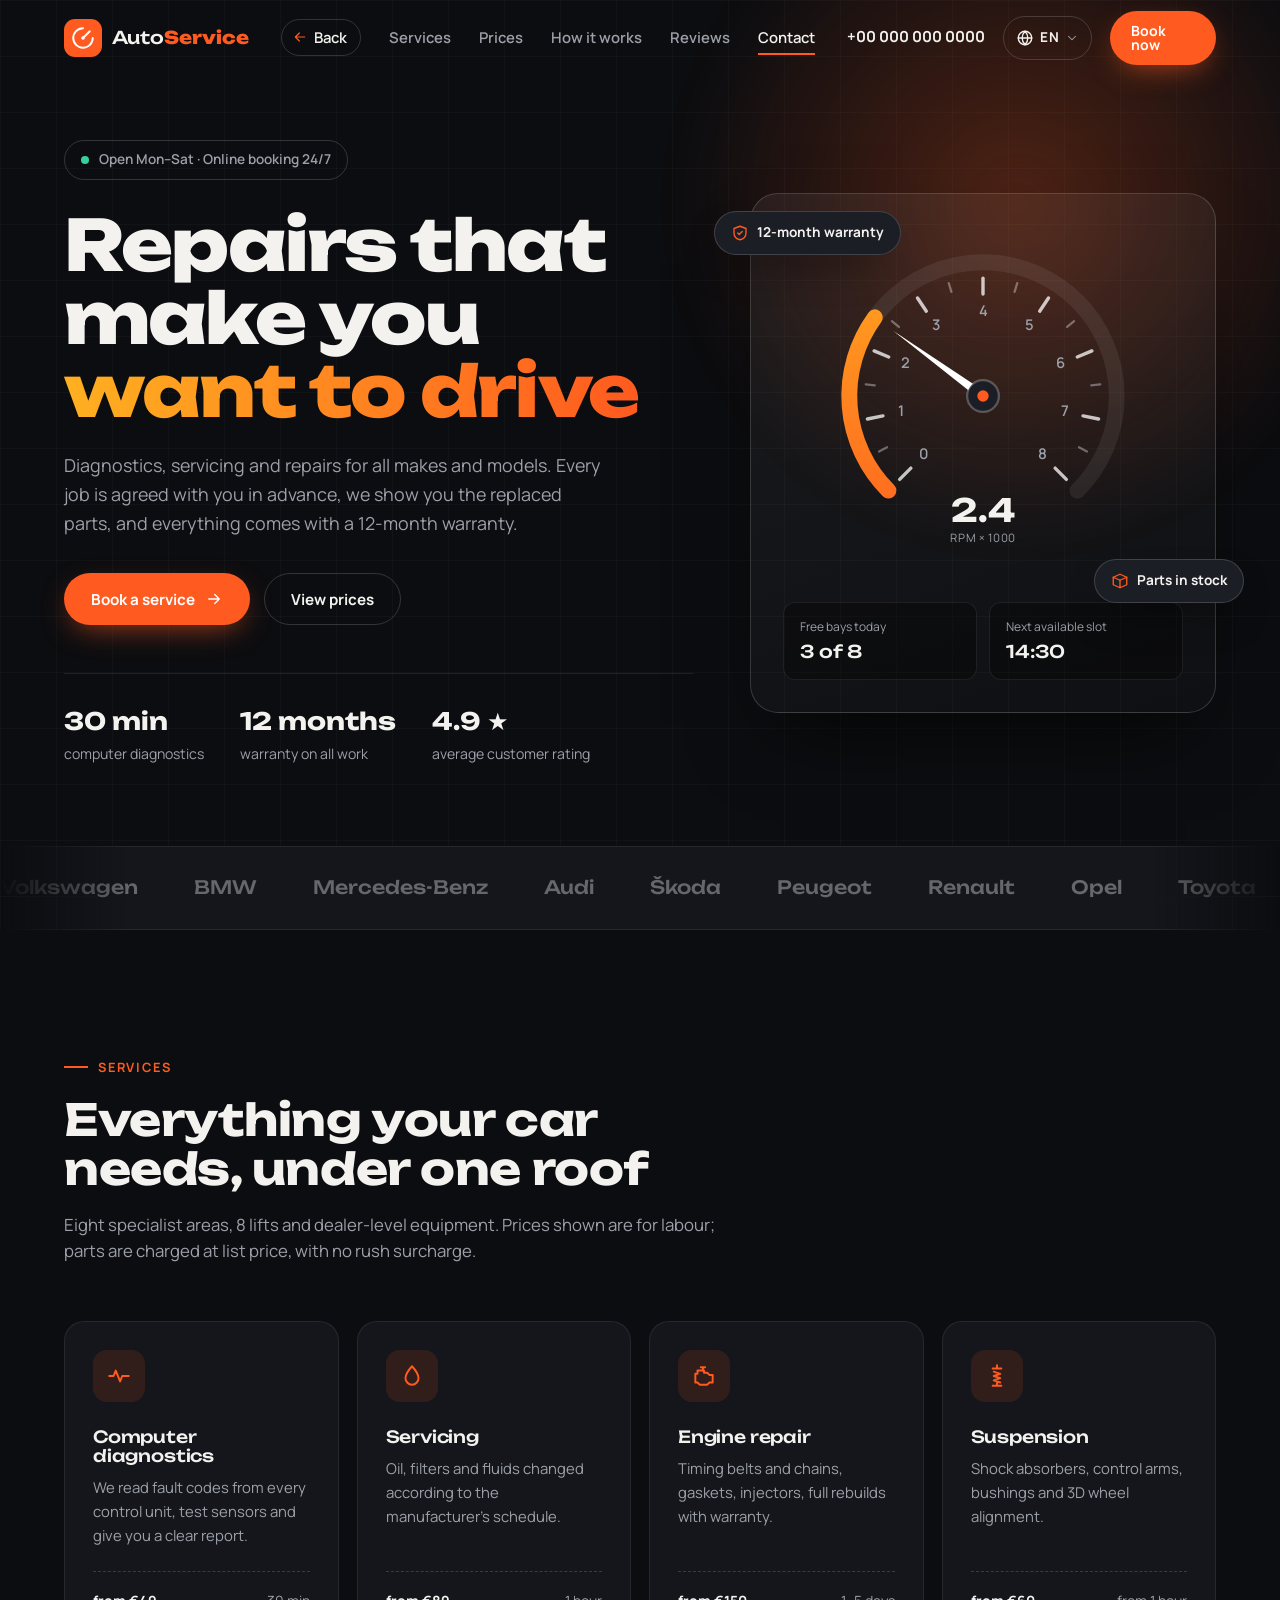
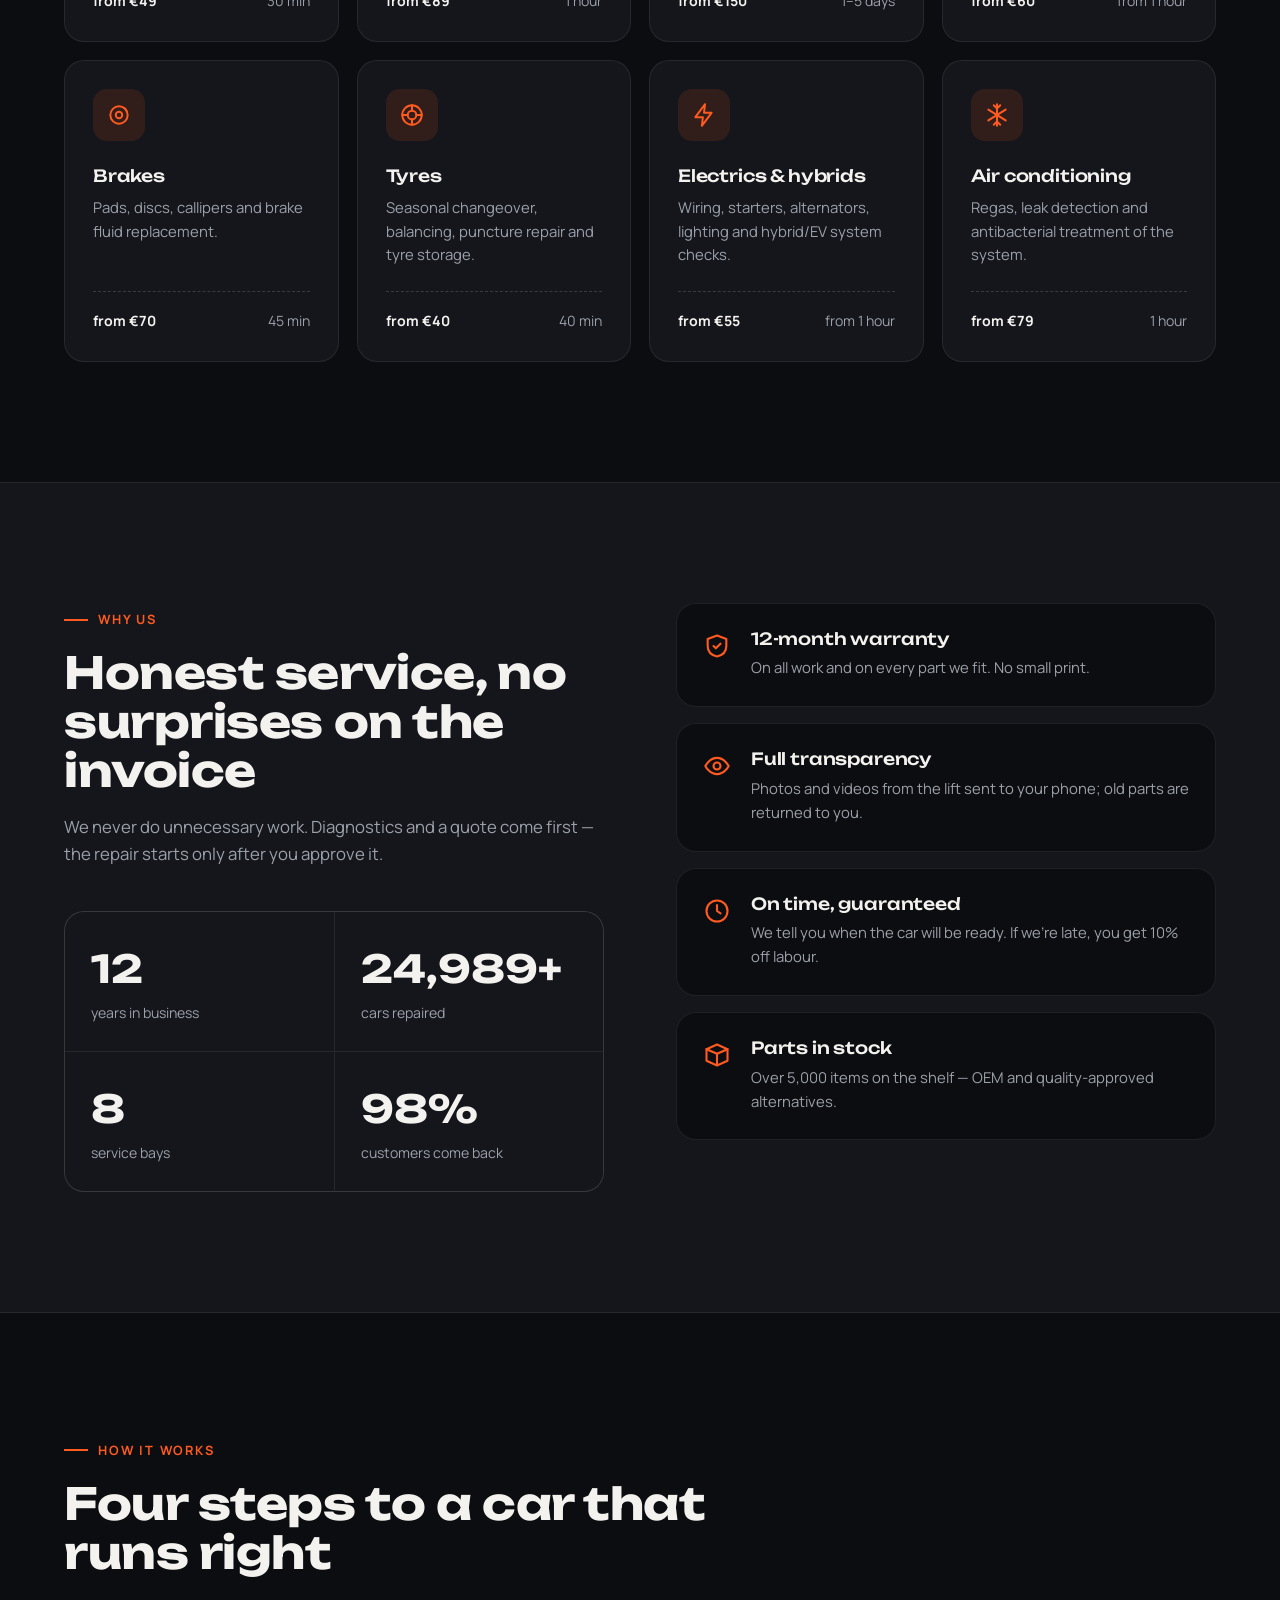
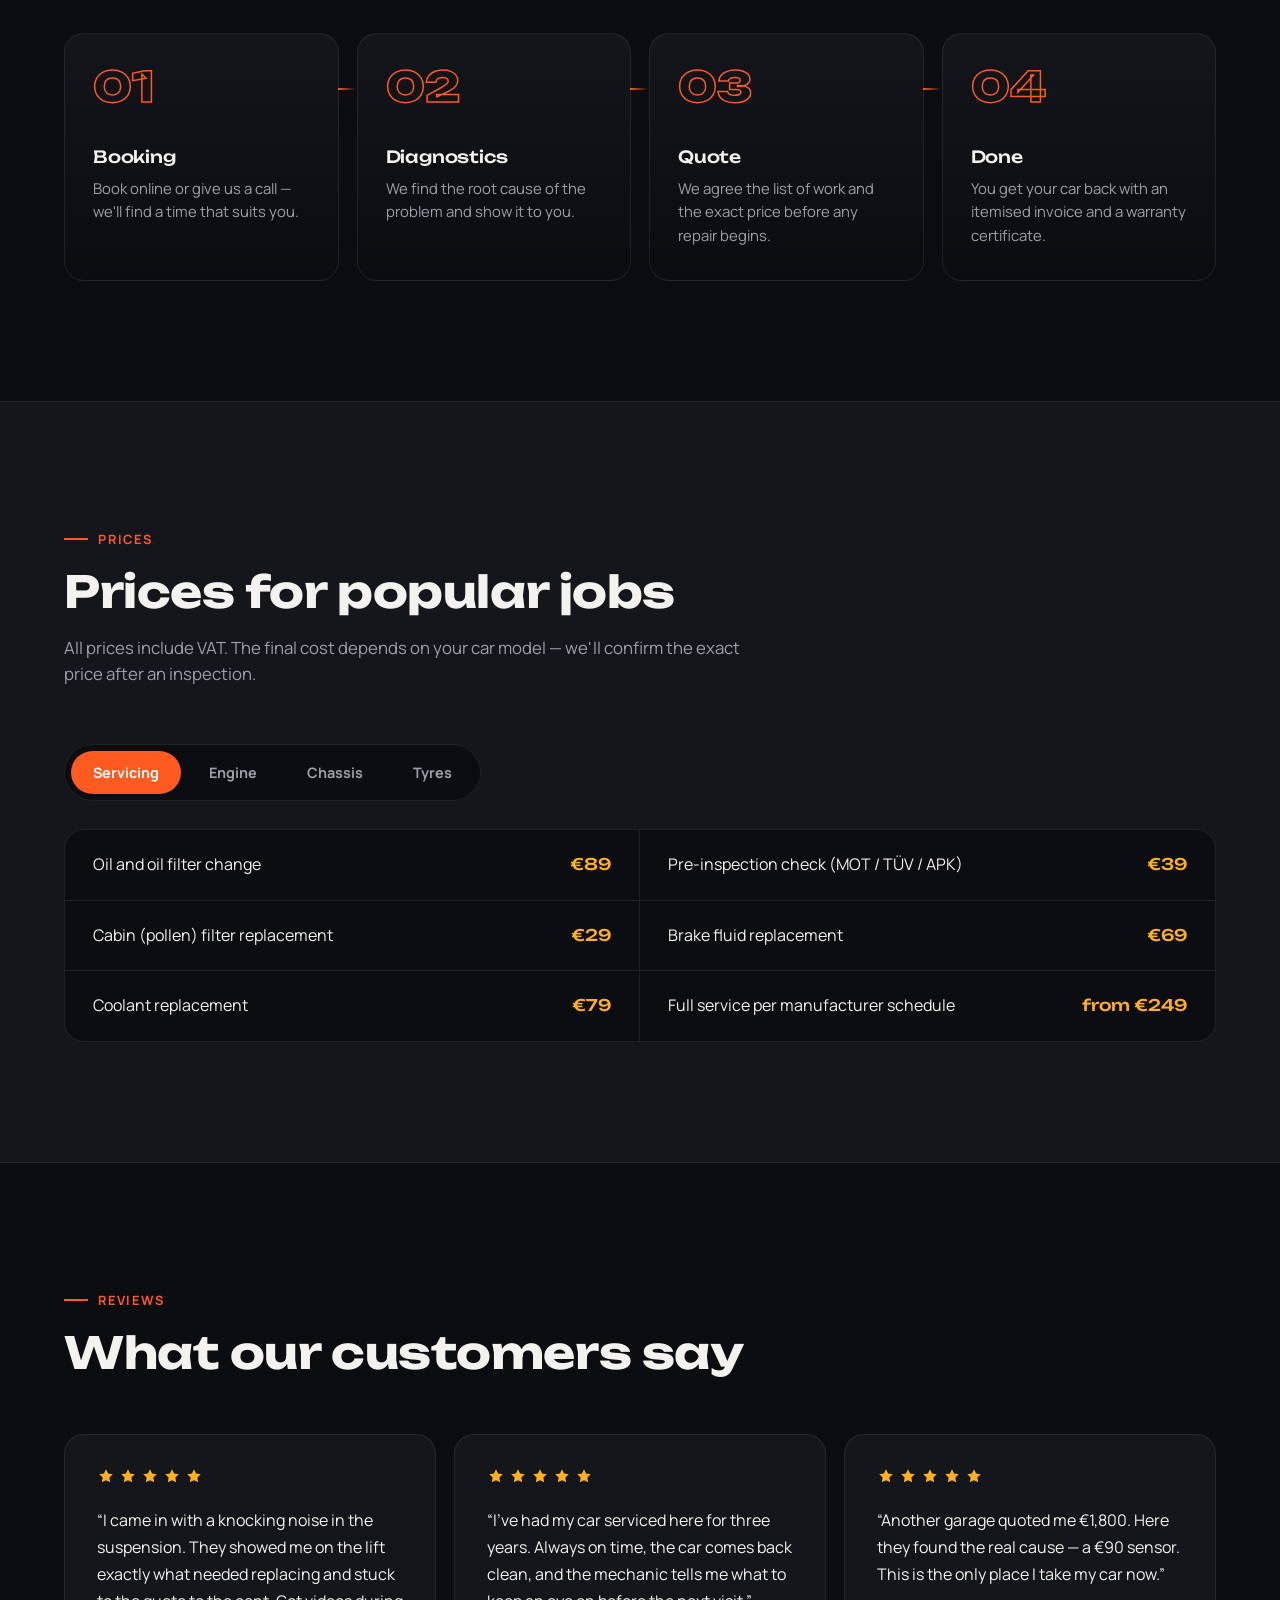
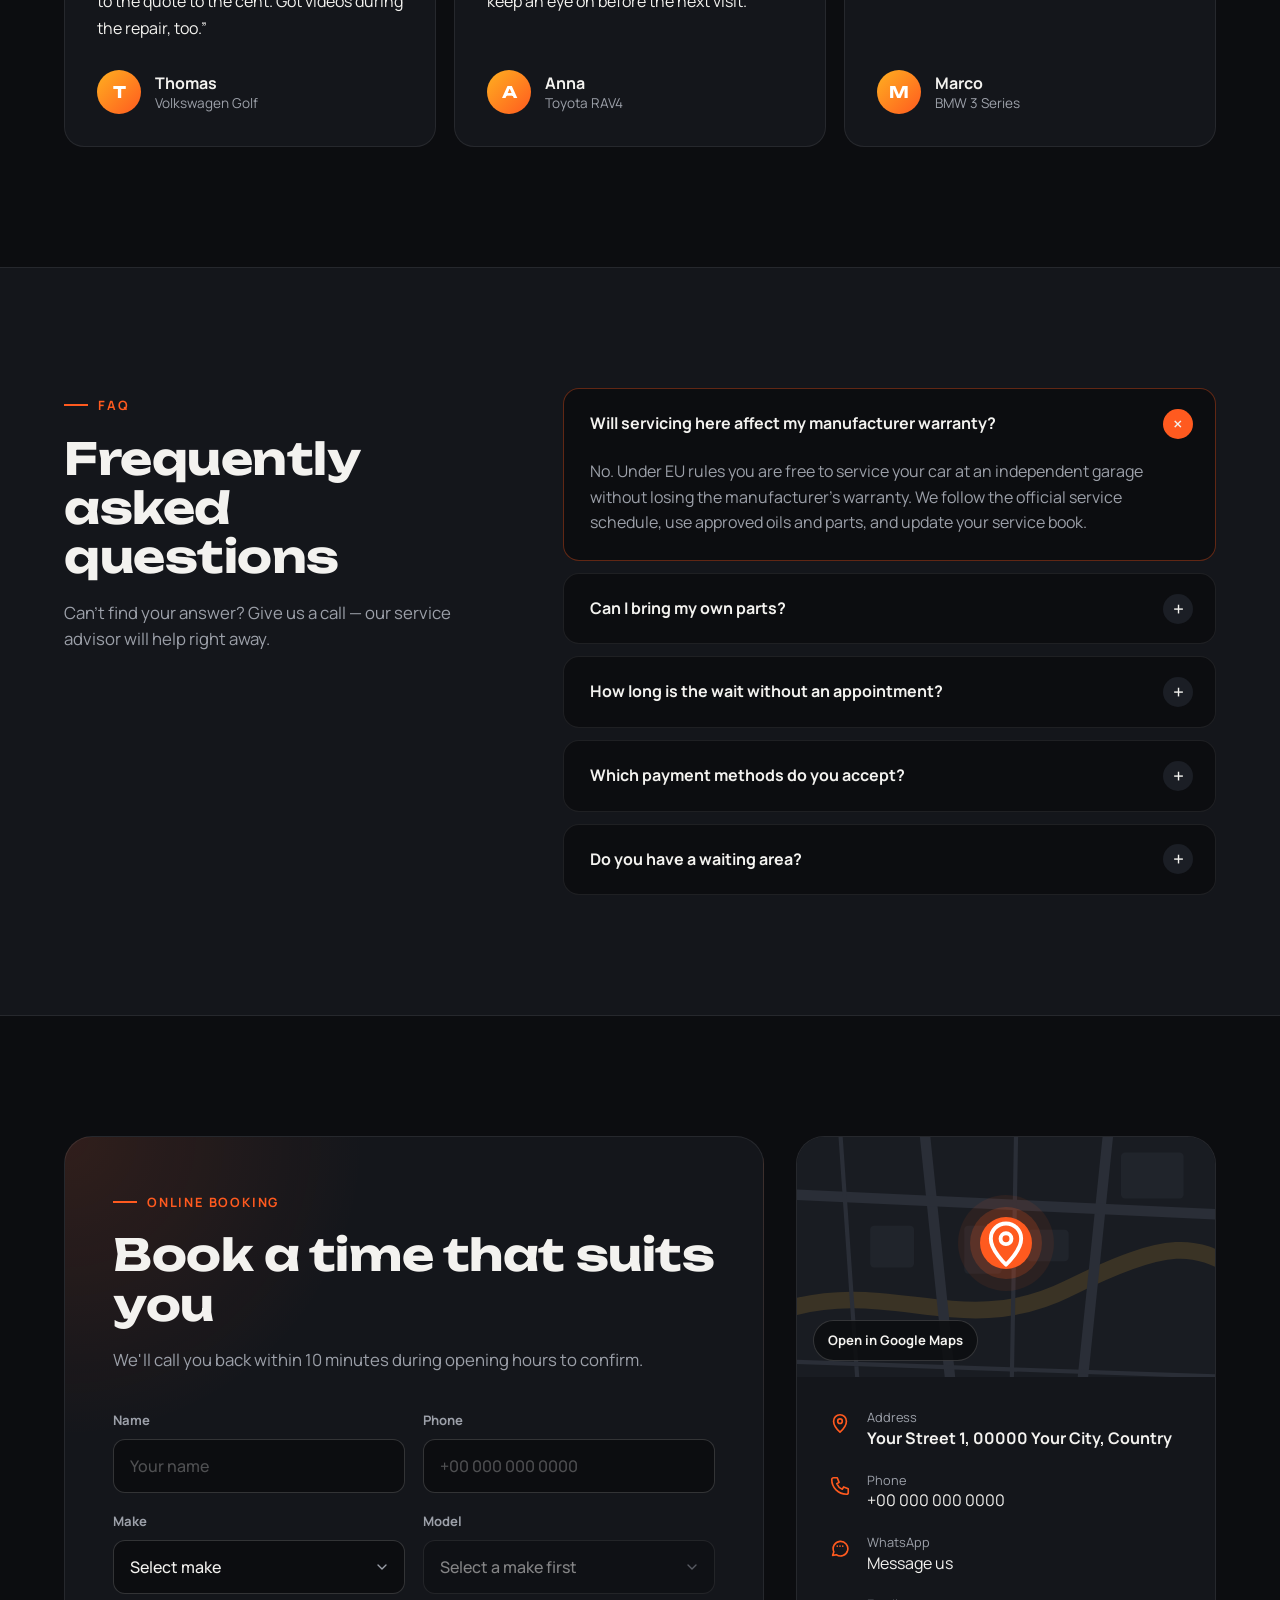
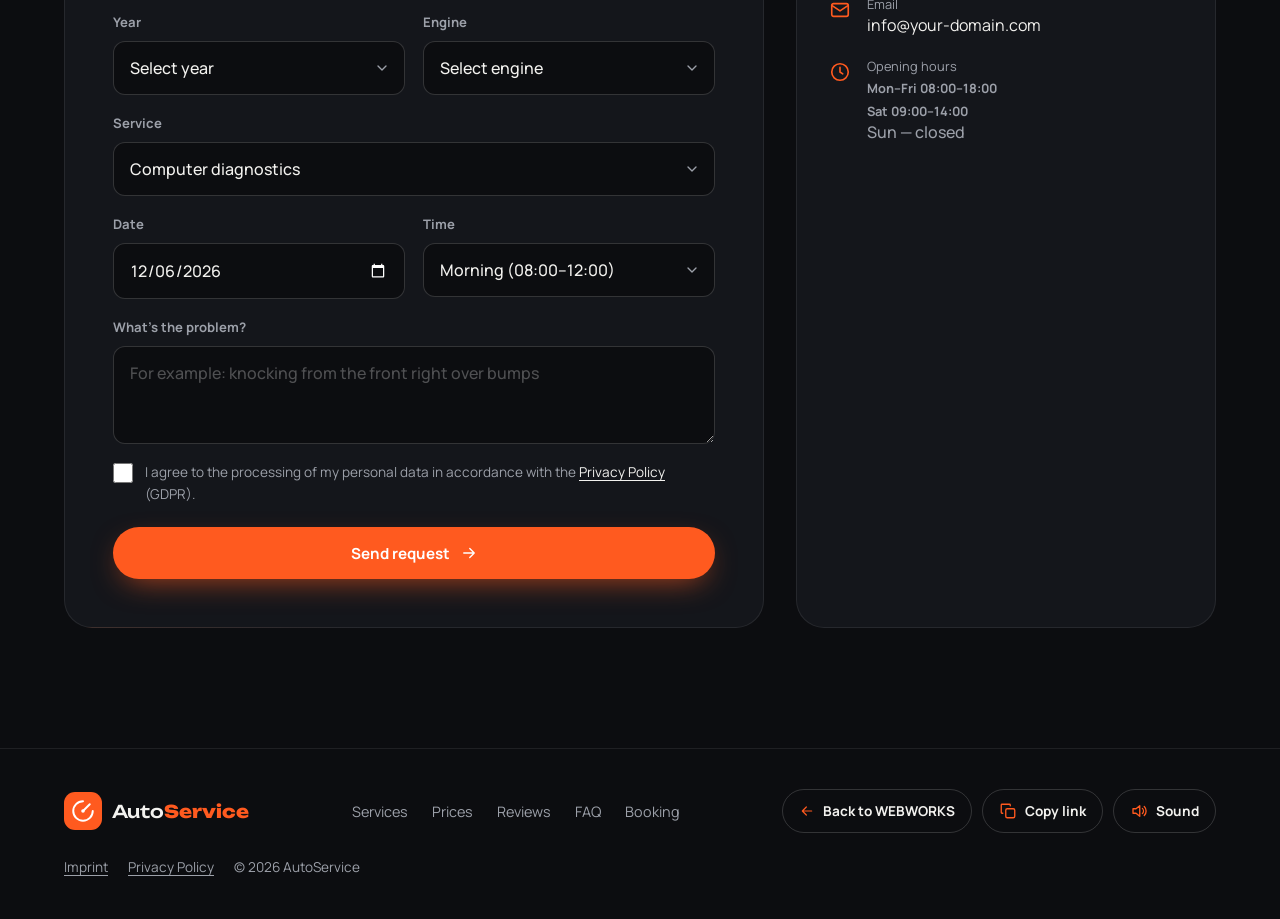
==== commit 87fb4e5e: "AutoService demo: Back buttons to WEBWORKS; open card from #project1 - Demo site: "Back" link as the" ====
--- a/demos/autoservice/index.html
+++ b/demos/autoservice/index.html
@@ -41,6 +41,7 @@
       <symbol id="i-arrow" viewBox="0 0 24 24"><path d="M5 12h14M13 6l6 6-6 6" /></symbol>
       <symbol id="i-check" viewBox="0 0 24 24"><path d="m5 12 4 4 10-10" /></symbol>
       <symbol id="i-globe" viewBox="0 0 24 24"><circle cx="12" cy="12" r="9" /><path d="M3 12h18M12 3c2.5 2.7 3.8 5.7 3.8 9s-1.3 6.3-3.8 9c-2.5-2.7-3.8-5.7-3.8-9S9.5 5.7 12 3z" /></symbol>
+      <symbol id="i-back" viewBox="0 0 24 24"><path d="M19 12H5M11 18l-6-6 6-6" /></symbol>
       <symbol id="i-copy" viewBox="0 0 24 24"><rect x="9" y="9" width="12" height="12" rx="2" /><path d="M5 15H4a1 1 0 0 1-1-1V4a1 1 0 0 1 1-1h10a1 1 0 0 1 1 1v1" /></symbol>
       <symbol id="i-sound" viewBox="0 0 24 24"><path d="M4 9v6h4l5 4V5L8 9z" /><path d="M16.5 8.5a5 5 0 0 1 0 7M19 6a8.5 8.5 0 0 1 0 12" /></symbol>
       <symbol id="i-mute" viewBox="0 0 24 24"><path d="M4 9v6h4l5 4V5L8 9z" /><path d="m17 9 5 6M22 9l-5 6" /></symbol>
@@ -63,6 +64,10 @@
         </a>
 
         <nav class="nav" id="nav">
+          <a class="nav__back" href="https://vpauk81.github.io/WEBWORKS/#project1">
+            <svg class="ico"><use href="#i-back" /></svg>
+            <span data-i18n="nav.back">Back</span>
+          </a>
           <a href="#services" data-i18n="nav.services">Services</a>
           <a href="#prices" data-i18n="nav.prices">Prices</a>
           <a href="#process" data-i18n="nav.process">How it works</a>
@@ -634,6 +639,10 @@
           <a href="#booking" data-i18n="nav.booking">Booking</a>
         </nav>
         <div class="footer__tools">
+          <a class="pill-btn" href="https://vpauk81.github.io/WEBWORKS/#project1">
+            <svg class="ico"><use href="#i-back" /></svg>
+            <span data-i18n="nav.backFull">Back to WEBWORKS</span>
+          </a>
           <button type="button" class="pill-btn" id="copyLink">
             <svg class="ico"><use href="#i-copy" /></svg>
             <span data-i18n="copy.btn">Copy link</span>
--- a/demos/autoservice/css/styles.css
+++ b/demos/autoservice/css/styles.css
@@ -259,6 +259,41 @@
 .nav a:hover::after,
 .nav a.is-current::after {
   transform: scaleX(1);
+}
+
+/* «Назад» — возврат на портфолио WEBWORKS */
+.nav .nav__back {
+  display: inline-flex;
+  align-items: center;
+  gap: 6px;
+  margin: -7px 0;
+  padding: 6px 13px 6px 10px;
+  border: 1px solid var(--line-strong);
+  border-radius: 999px;
+  color: var(--text);
+  transition: border-color 0.2s ease, background 0.2s ease;
+}
+
+.nav .nav__back::after {
+  display: none;
+}
+
+.nav .nav__back:hover {
+  border-color: var(--accent);
+  background: var(--accent-soft);
+}
+
+.nav__back .ico,
+.footer__tools a .ico {
+  width: 16px;
+  height: 16px;
+  color: var(--accent);
+  transition: transform 0.2s ease;
+}
+
+.nav__back:hover .ico,
+.footer__tools a:hover .ico {
+  transform: translateX(-3px);
 }
 
 .header__actions {
@@ -1615,8 +1650,8 @@
   }
 }
 
-/* Меню-бургер: телефоны и планшеты (полное меню — от 1024px, iPad в альбомной ориентации) */
-@media (max-width: 1023px) {
+/* Меню-бургер: телефоны и планшеты (полное меню — от 1100px) */
+@media (max-width: 1099px) {
   :root {
     --header-h: 68px;
   }
@@ -1665,6 +1700,20 @@
     display: none;
   }
 
+  .nav .nav__back {
+    margin: 0;
+    padding: 16px 0;
+    gap: 10px;
+    border: 0;
+    border-bottom: 1px solid var(--line);
+    border-radius: 0;
+    color: var(--accent);
+  }
+
+  .nav .nav__back:hover {
+    background: transparent;
+  }
+
   .header__actions {
     margin-left: auto;
   }
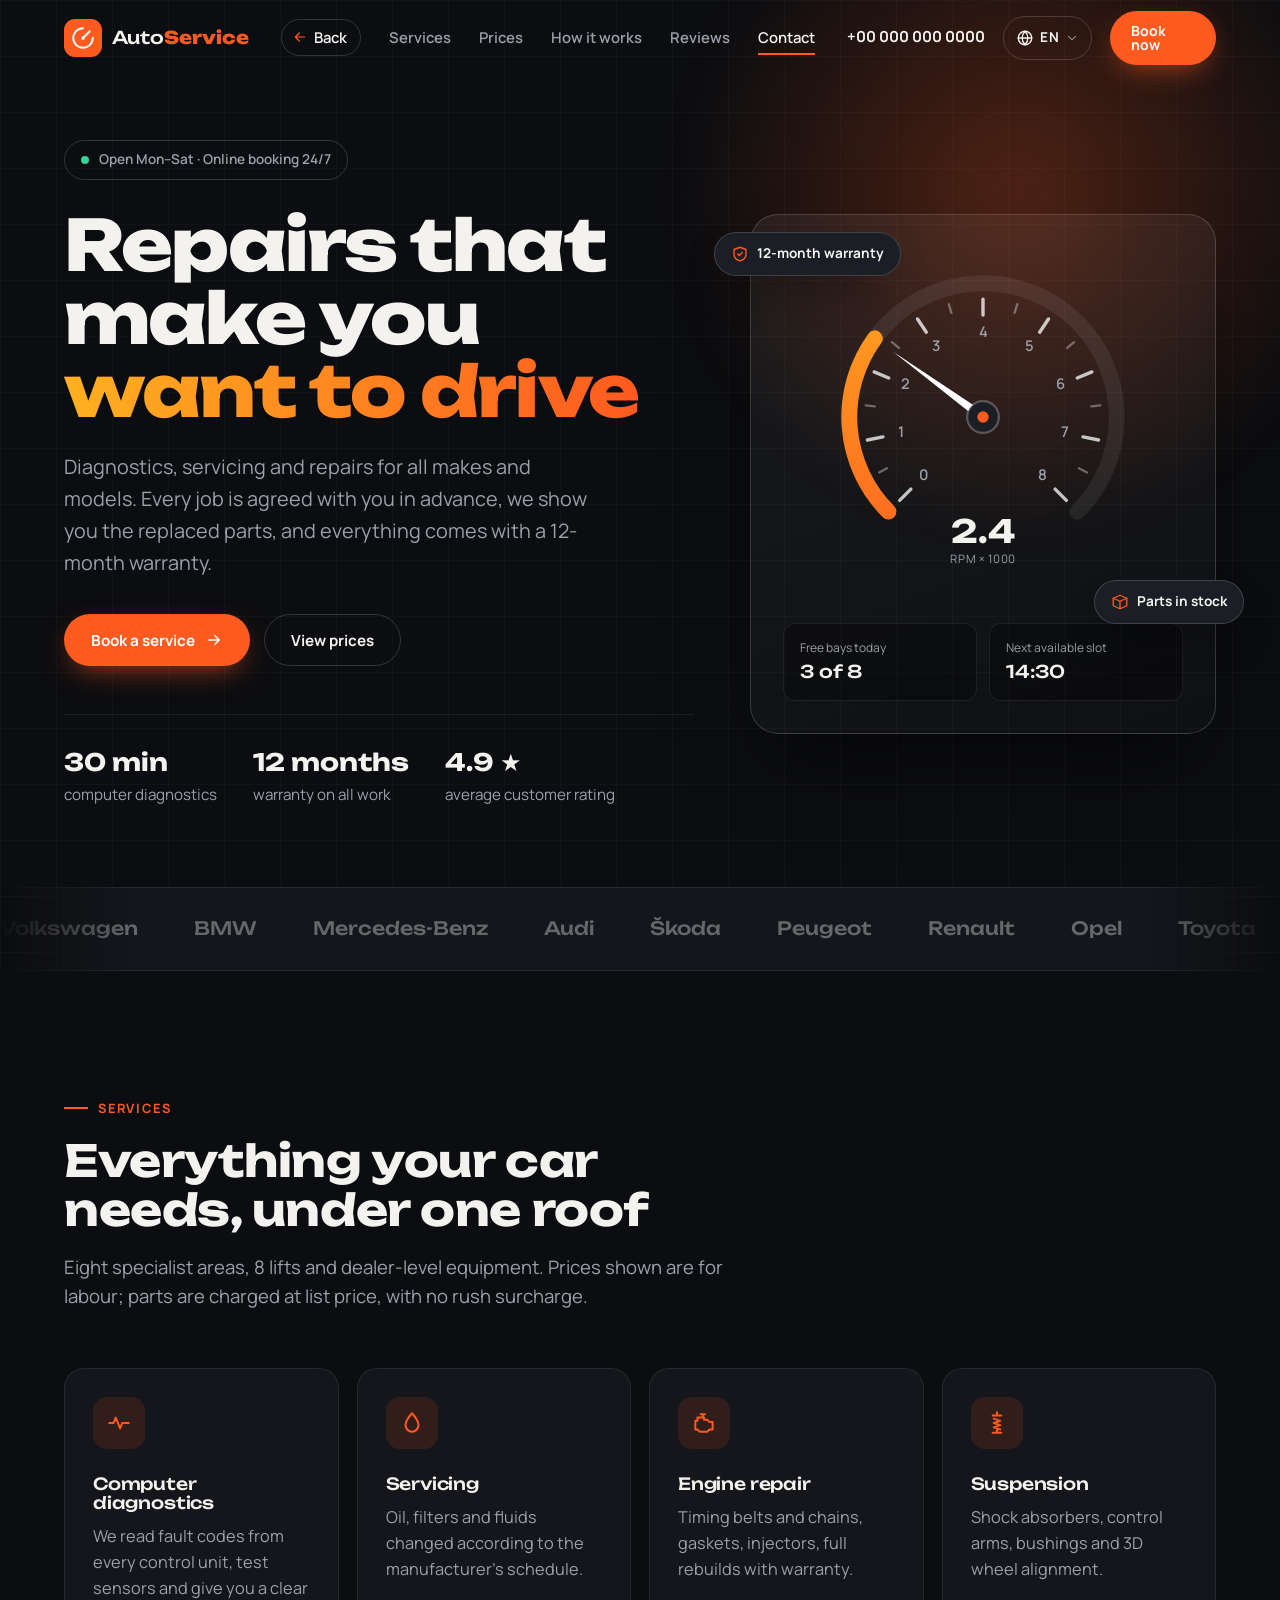
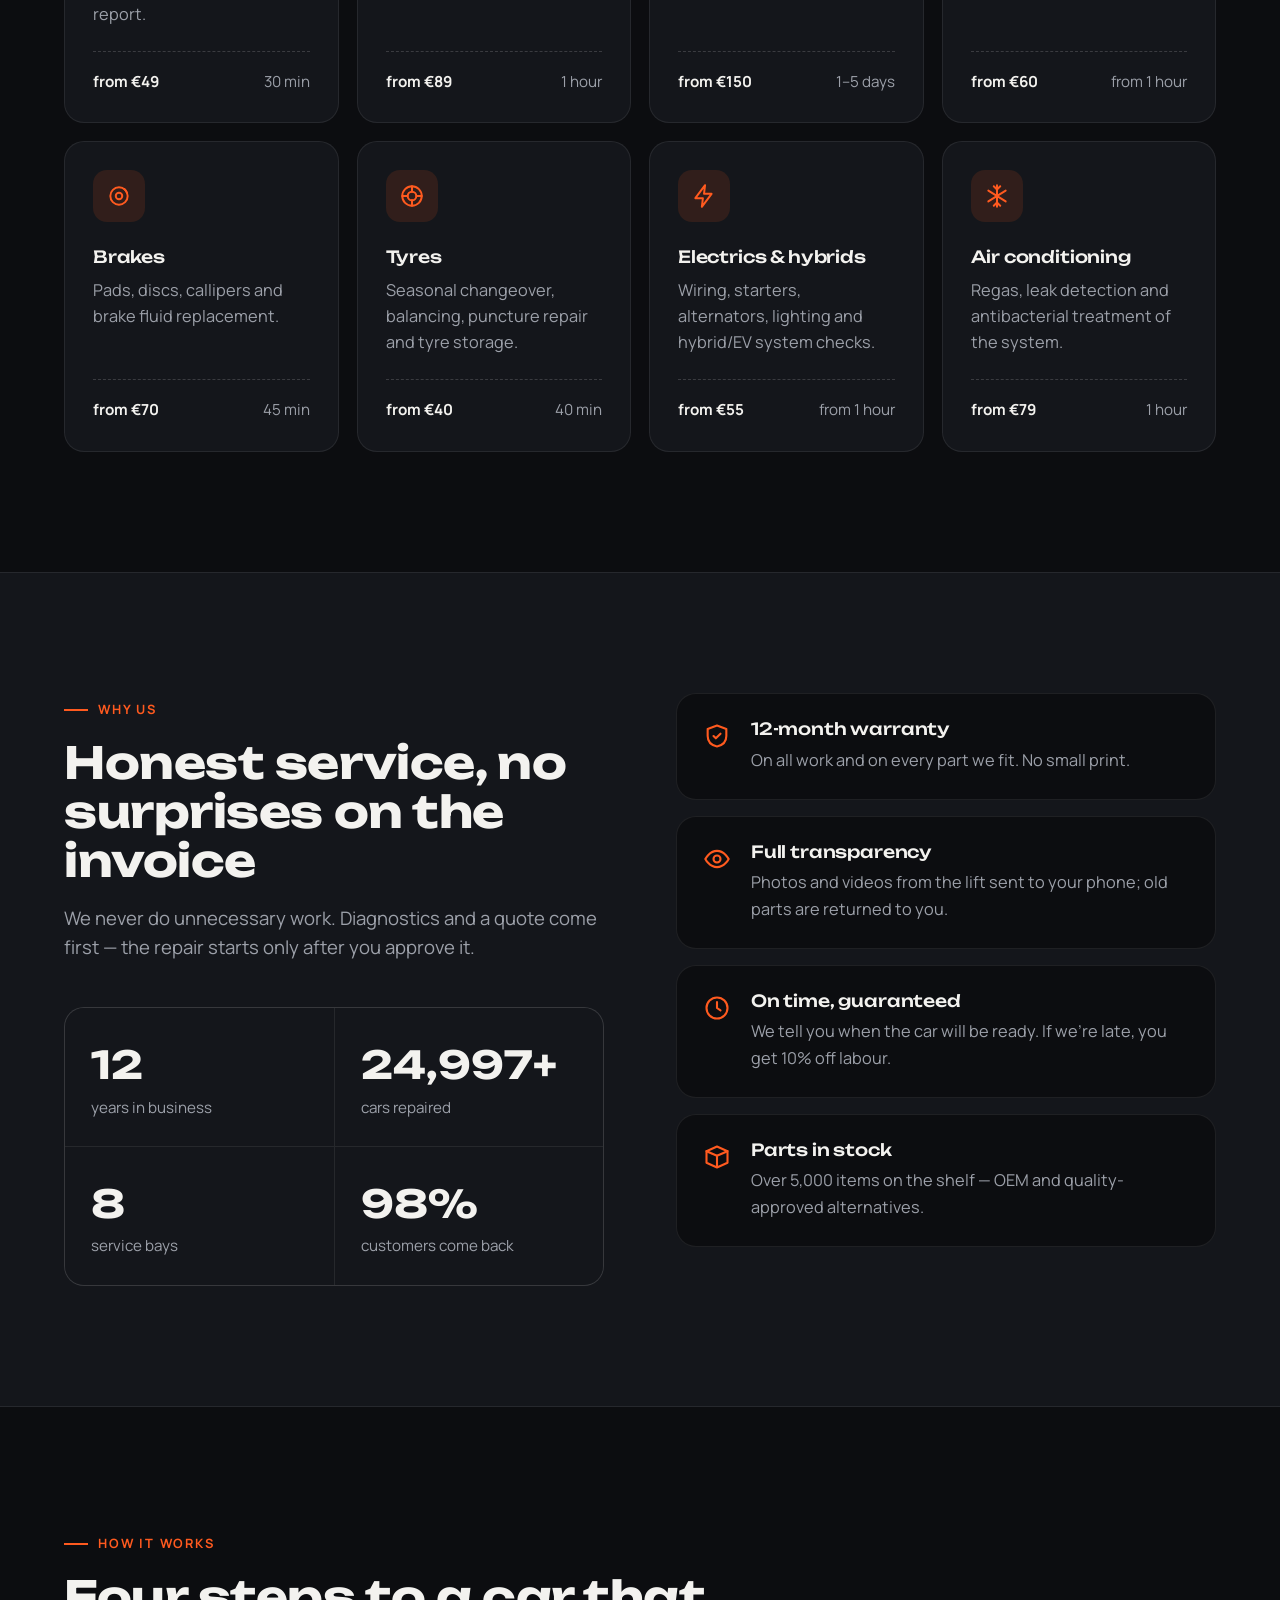
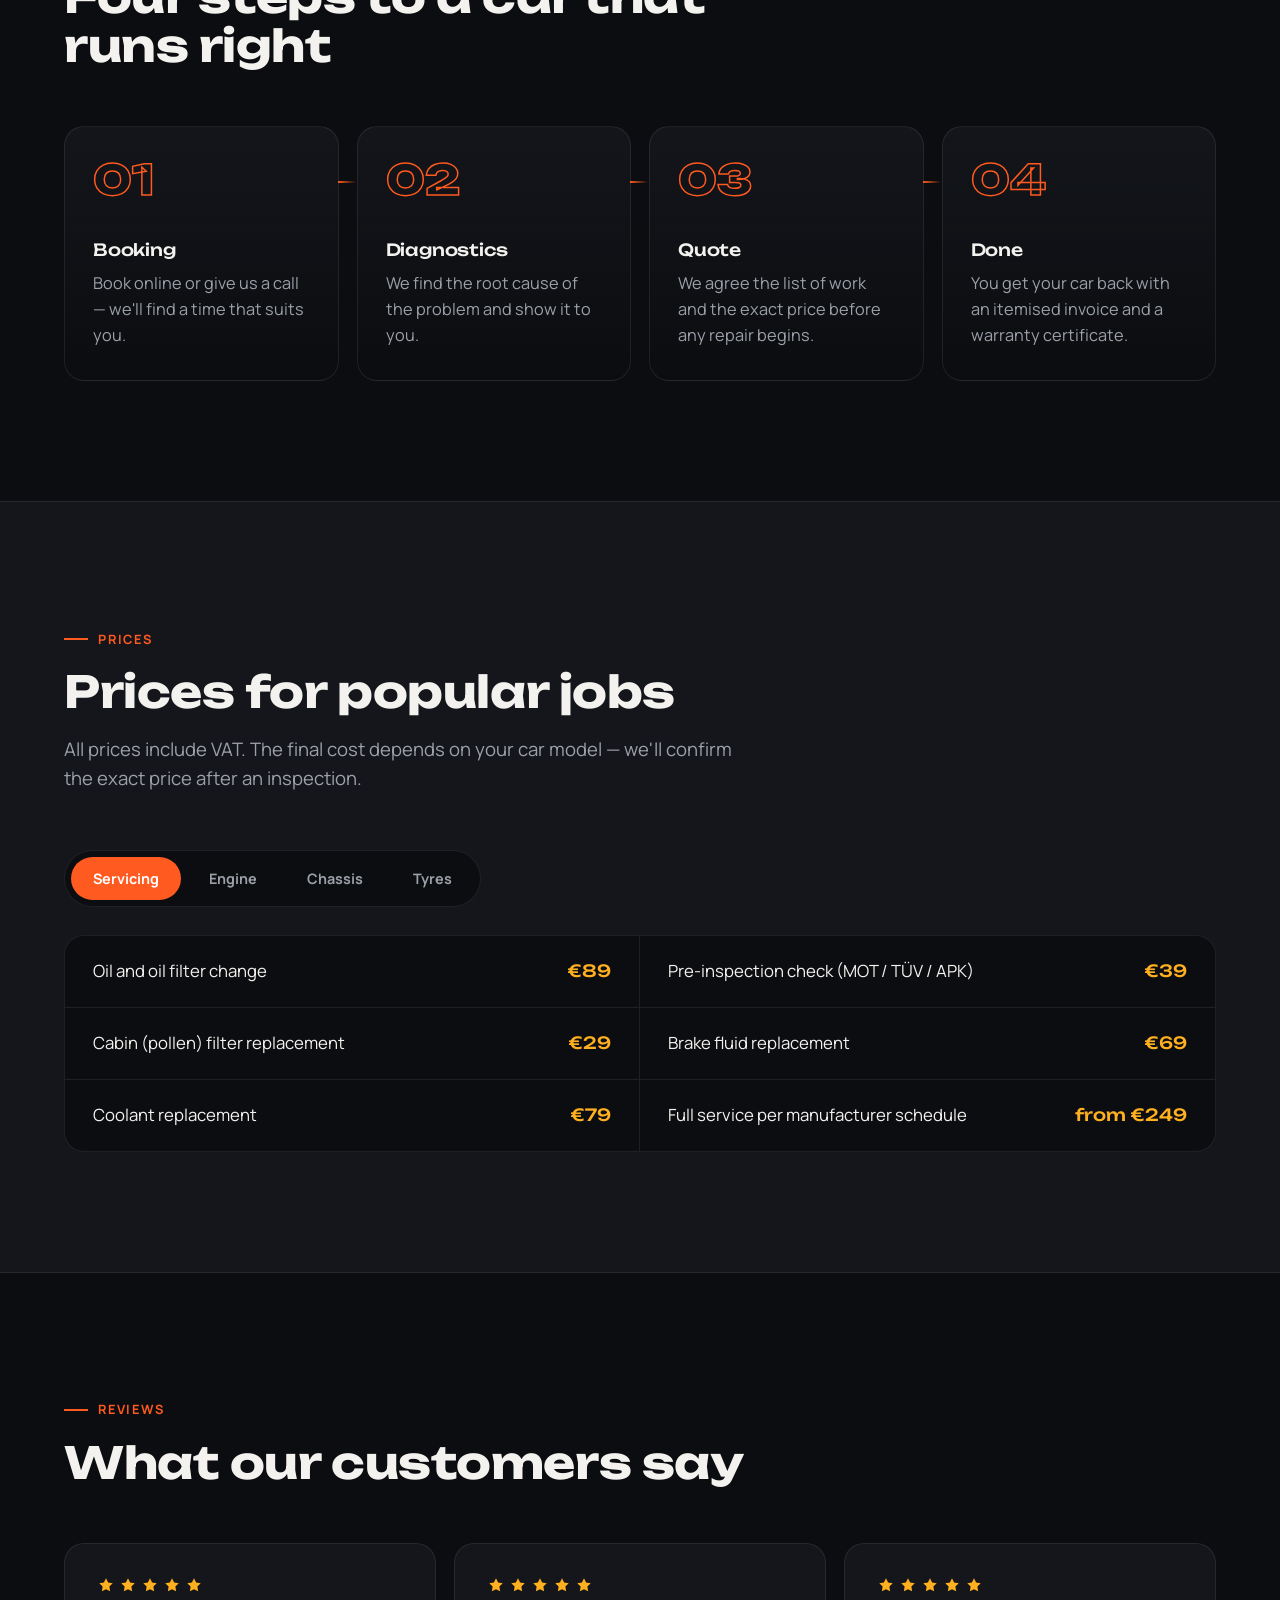
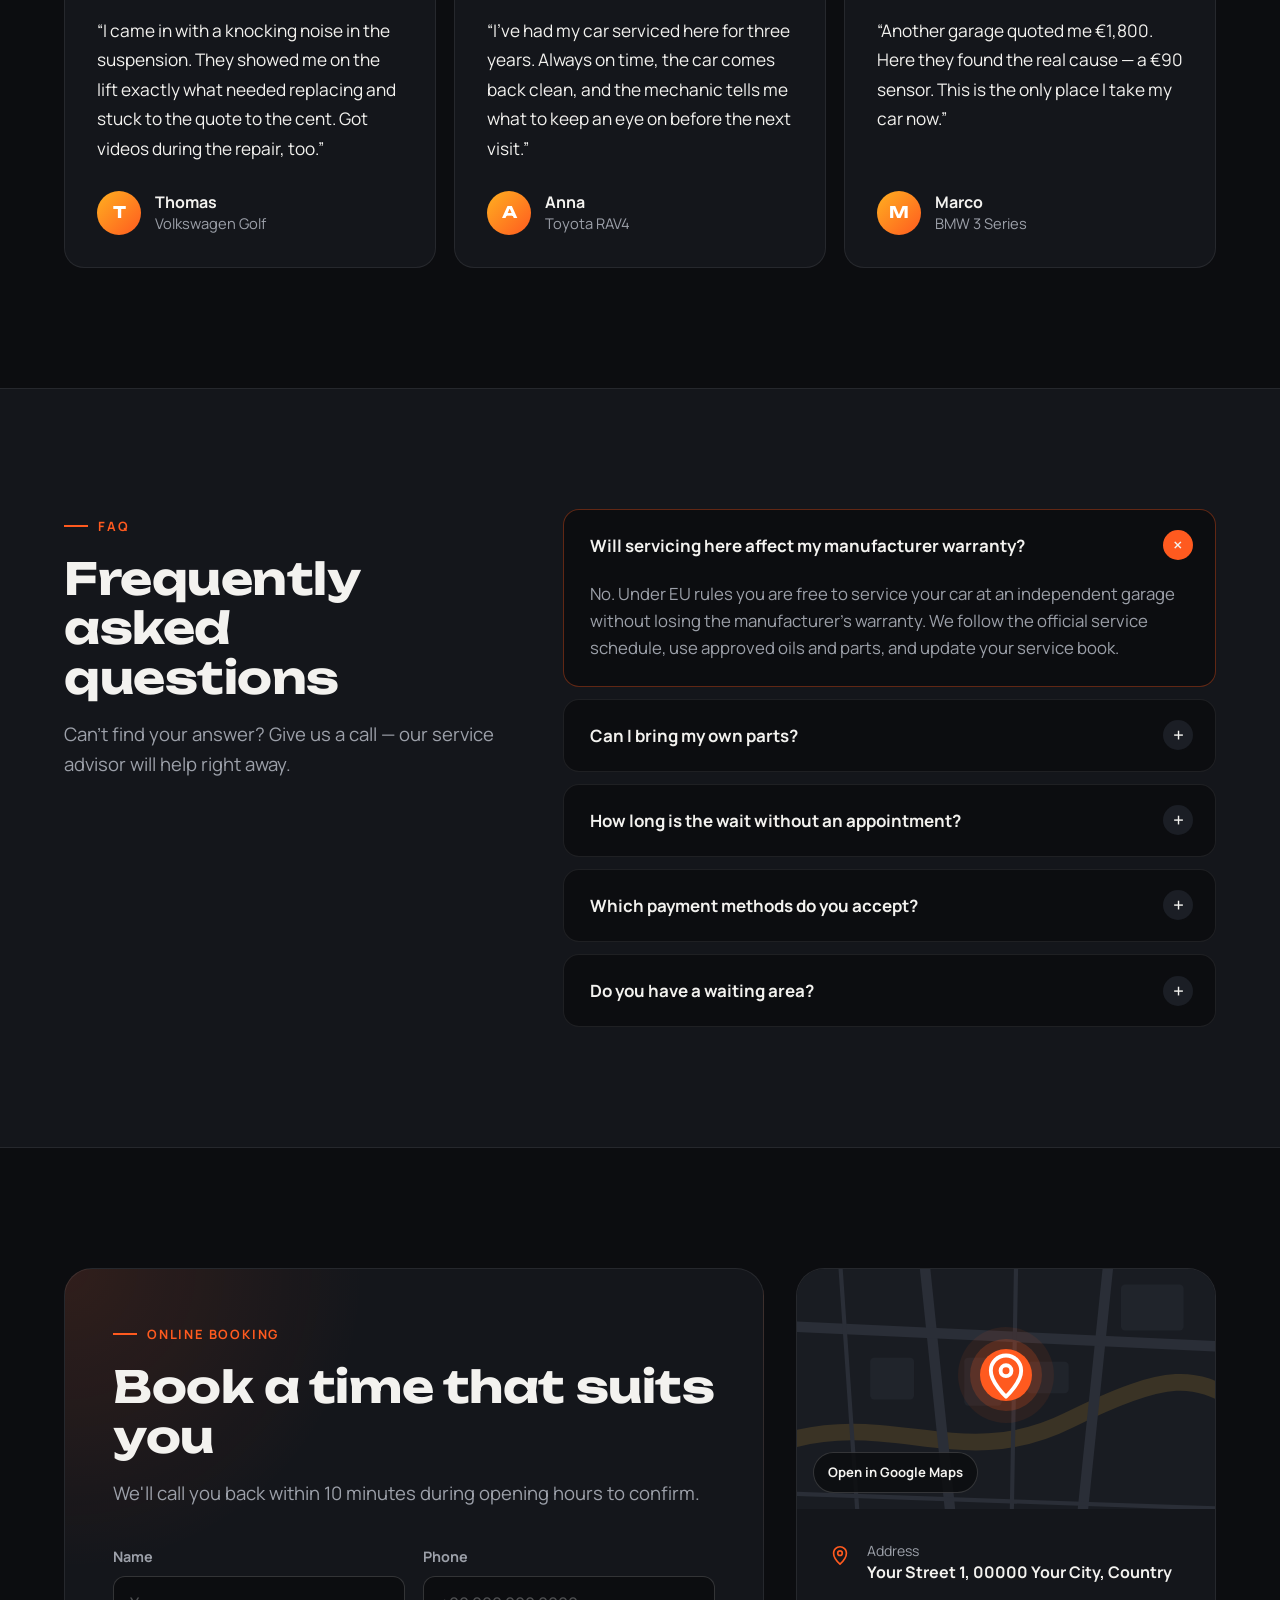
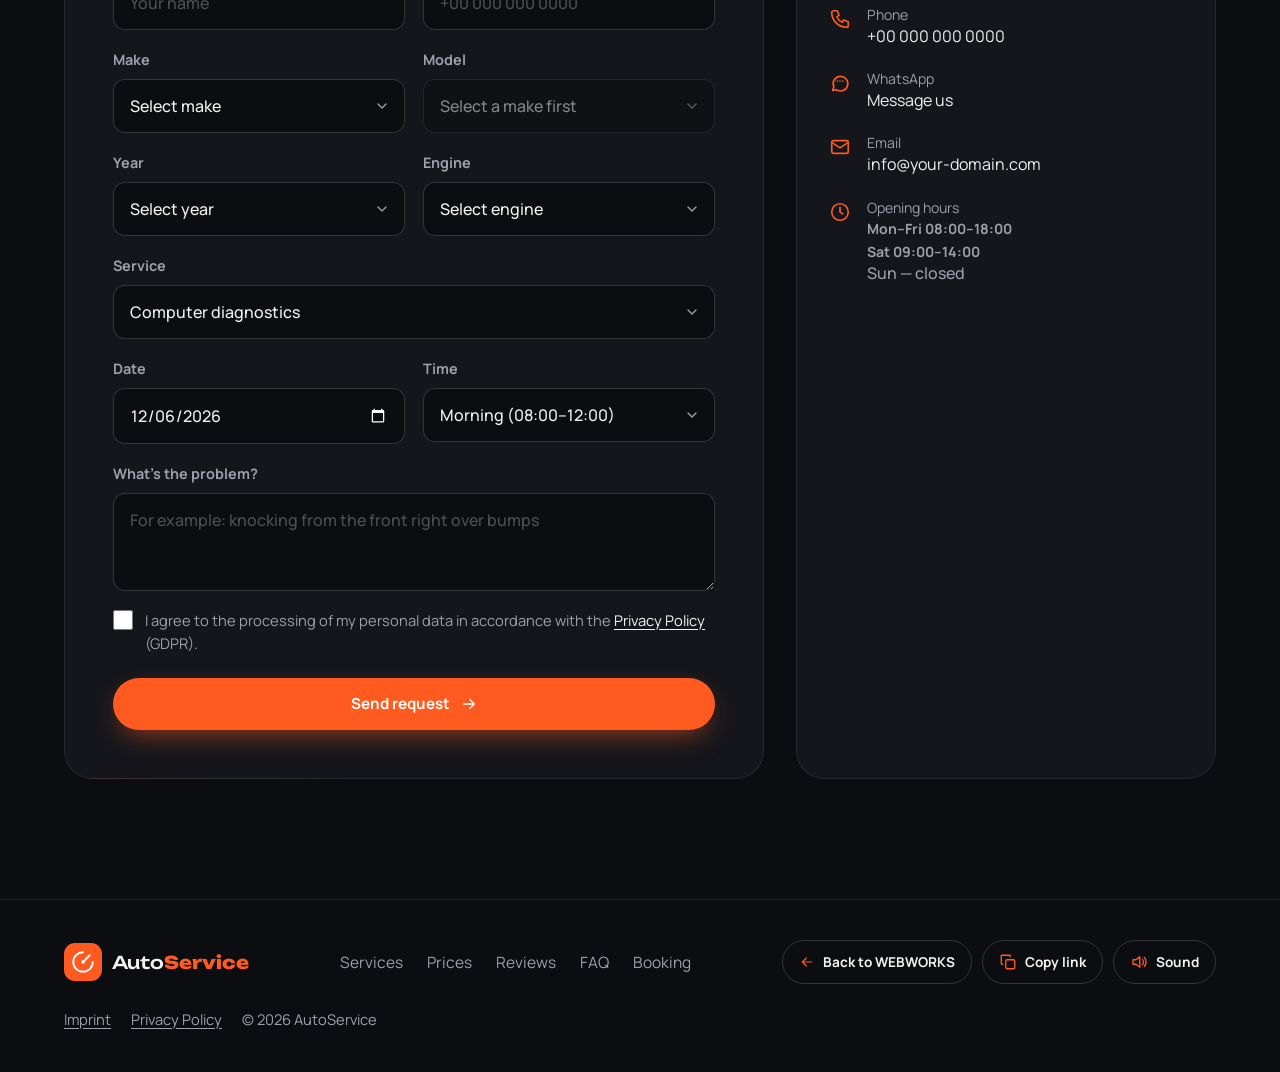
==== commit ffe1eb5b: "Translate alt text, tooltips and screen-reader labels in all 4 languages - Main page: new data-i18n-" ====
--- a/demos/autoservice/index.html
+++ b/demos/autoservice/index.html
@@ -433,7 +433,7 @@
                 “Another garage quoted me €1,800. Here they found the real cause — a €90 sensor.
                 This is the only place I take my car now.”
               </blockquote>
-              <figcaption><span class="avatar">M</span><div><b>Marco</b><span>BMW 3 Series</span></div></figcaption>
+              <figcaption><span class="avatar">M</span><div><b>Marco</b><span data-i18n="r3.car">BMW 3 Series</span></div></figcaption>
             </figure>
           </div>
         </div>
--- a/demos/autoservice/css/styles.css
+++ b/demos/autoservice/css/styles.css
@@ -516,7 +516,7 @@
 .hero__lead {
   max-width: 540px;
   margin-top: 24px;
-  font-size: 1.12rem;
+  font-size: 1.24rem;
   color: var(--muted);
 }
 
@@ -545,7 +545,7 @@
 }
 
 .hero__facts span {
-  font-size: 0.88rem;
+  font-size: 0.95rem;
   color: var(--muted);
 }
 
@@ -771,7 +771,7 @@
 .section__sub {
   margin-top: 18px;
   color: var(--muted);
-  font-size: 1.05rem;
+  font-size: 1.16rem;
 }
 
 .kicker {
@@ -849,7 +849,7 @@
 
 .service p {
   margin-top: 10px;
-  font-size: 0.93rem;
+  font-size: 1.02rem;
   color: var(--muted);
   flex-grow: 1;
 }
@@ -860,7 +860,7 @@
   margin-top: 24px;
   padding-top: 18px;
   border-top: 1px dashed var(--line-strong);
-  font-size: 0.88rem;
+  font-size: 0.95rem;
 }
 
 .service__meta span:first-child {
@@ -881,7 +881,7 @@
 
 .stats {
   display: grid;
-  grid-template-columns: 1fr 1fr;
+  grid-template-columns: repeat(2, minmax(0, 1fr));
   gap: 1px;
   margin-top: 44px;
   border-radius: var(--radius);
@@ -904,8 +904,11 @@
 }
 
 .stat span {
-  font-size: 0.88rem;
-  color: var(--muted);
+  font-size: 0.95rem;
+  color: var(--muted);
+  display: block;
+  overflow-wrap: break-word;
+  hyphens: auto;
 }
 
 .features {
@@ -937,7 +940,7 @@
 .feature p {
   margin-top: 8px;
   color: var(--muted);
-  font-size: 0.93rem;
+  font-size: 1.02rem;
 }
 
 /* Шаги */
@@ -983,7 +986,7 @@
 .step p {
   margin-top: 10px;
   color: var(--muted);
-  font-size: 0.93rem;
+  font-size: 1.02rem;
 }
 
 /* Цены */
@@ -1043,6 +1046,7 @@
   justify-content: space-between;
   align-items: baseline;
   gap: 16px;
+  font-size: 1.05rem;
   padding: 22px 28px;
   border-bottom: 1px solid var(--line);
 }
@@ -1102,7 +1106,7 @@
 .review blockquote {
   flex-grow: 1;
   margin: 22px 0 28px;
-  font-size: 1rem;
+  font-size: 1.08rem;
   line-height: 1.7;
 }
 
@@ -1119,7 +1123,7 @@
 }
 
 .review figcaption span:not(.avatar) {
-  font-size: 0.85rem;
+  font-size: 0.92rem;
   color: var(--muted);
 }
 
@@ -1162,6 +1166,7 @@
 .faq summary {
   position: relative;
   padding: 22px 64px 22px 26px;
+  font-size: 1.06rem;
   font-weight: 700;
   cursor: pointer;
   list-style: none;
@@ -1195,6 +1200,7 @@
 
 .faq details p {
   padding: 0 26px 24px;
+  font-size: 1.05rem;
   color: var(--muted);
 }
 
@@ -1257,7 +1263,7 @@
 }
 
 .field label {
-  font-size: 0.82rem;
+  font-size: 0.9rem;
   font-weight: 700;
   color: var(--muted);
 }
@@ -1304,7 +1310,7 @@
   display: flex;
   align-items: flex-start;
   gap: 12px;
-  font-size: 0.85rem;
+  font-size: 0.92rem;
   color: var(--muted);
   cursor: pointer;
 }
@@ -1470,7 +1476,7 @@
 }
 
 .contacts__list span {
-  font-size: 0.8rem;
+  font-size: 0.88rem;
   color: var(--muted);
 }
 
@@ -1501,7 +1507,7 @@
   display: flex;
   flex-wrap: wrap;
   gap: 24px;
-  font-size: 0.9rem;
+  font-size: 0.97rem;
   color: var(--muted);
 }
 
@@ -1587,7 +1593,7 @@
   display: flex;
   flex-wrap: wrap;
   gap: 8px 20px;
-  font-size: 0.85rem;
+  font-size: 0.92rem;
   color: var(--muted);
 }
 
@@ -1724,7 +1730,8 @@
   .why,
   .faq-wrap,
   .booking {
-    grid-template-columns: 1fr;
+    /* minmax(0, 1fr): колонка не расширяется под длинные слова (польский, немецкий) */
+    grid-template-columns: minmax(0, 1fr);
   }
 
   .hero__inner {
@@ -1797,6 +1804,10 @@
 
   .gauge-card {
     padding: 22px;
+  }
+
+  .stat {
+    padding: 20px 16px;
   }
 
   .chip {
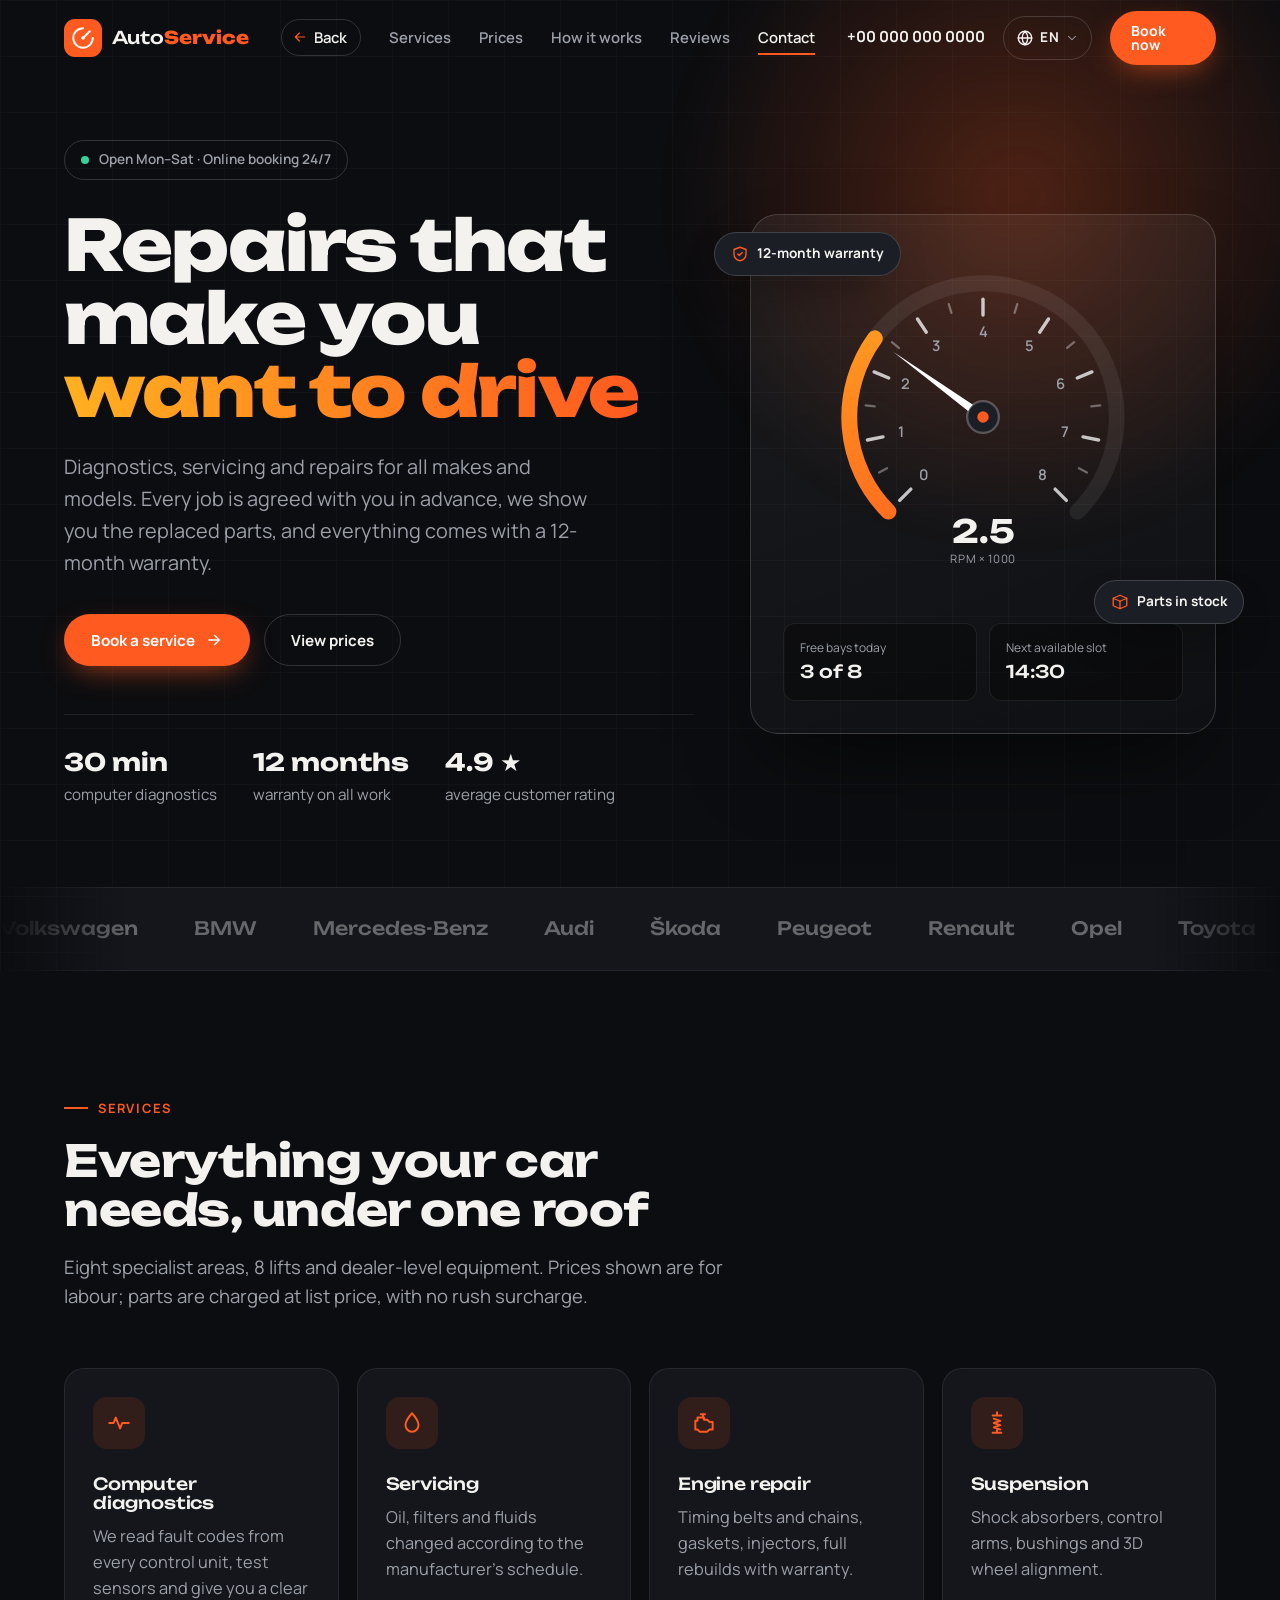
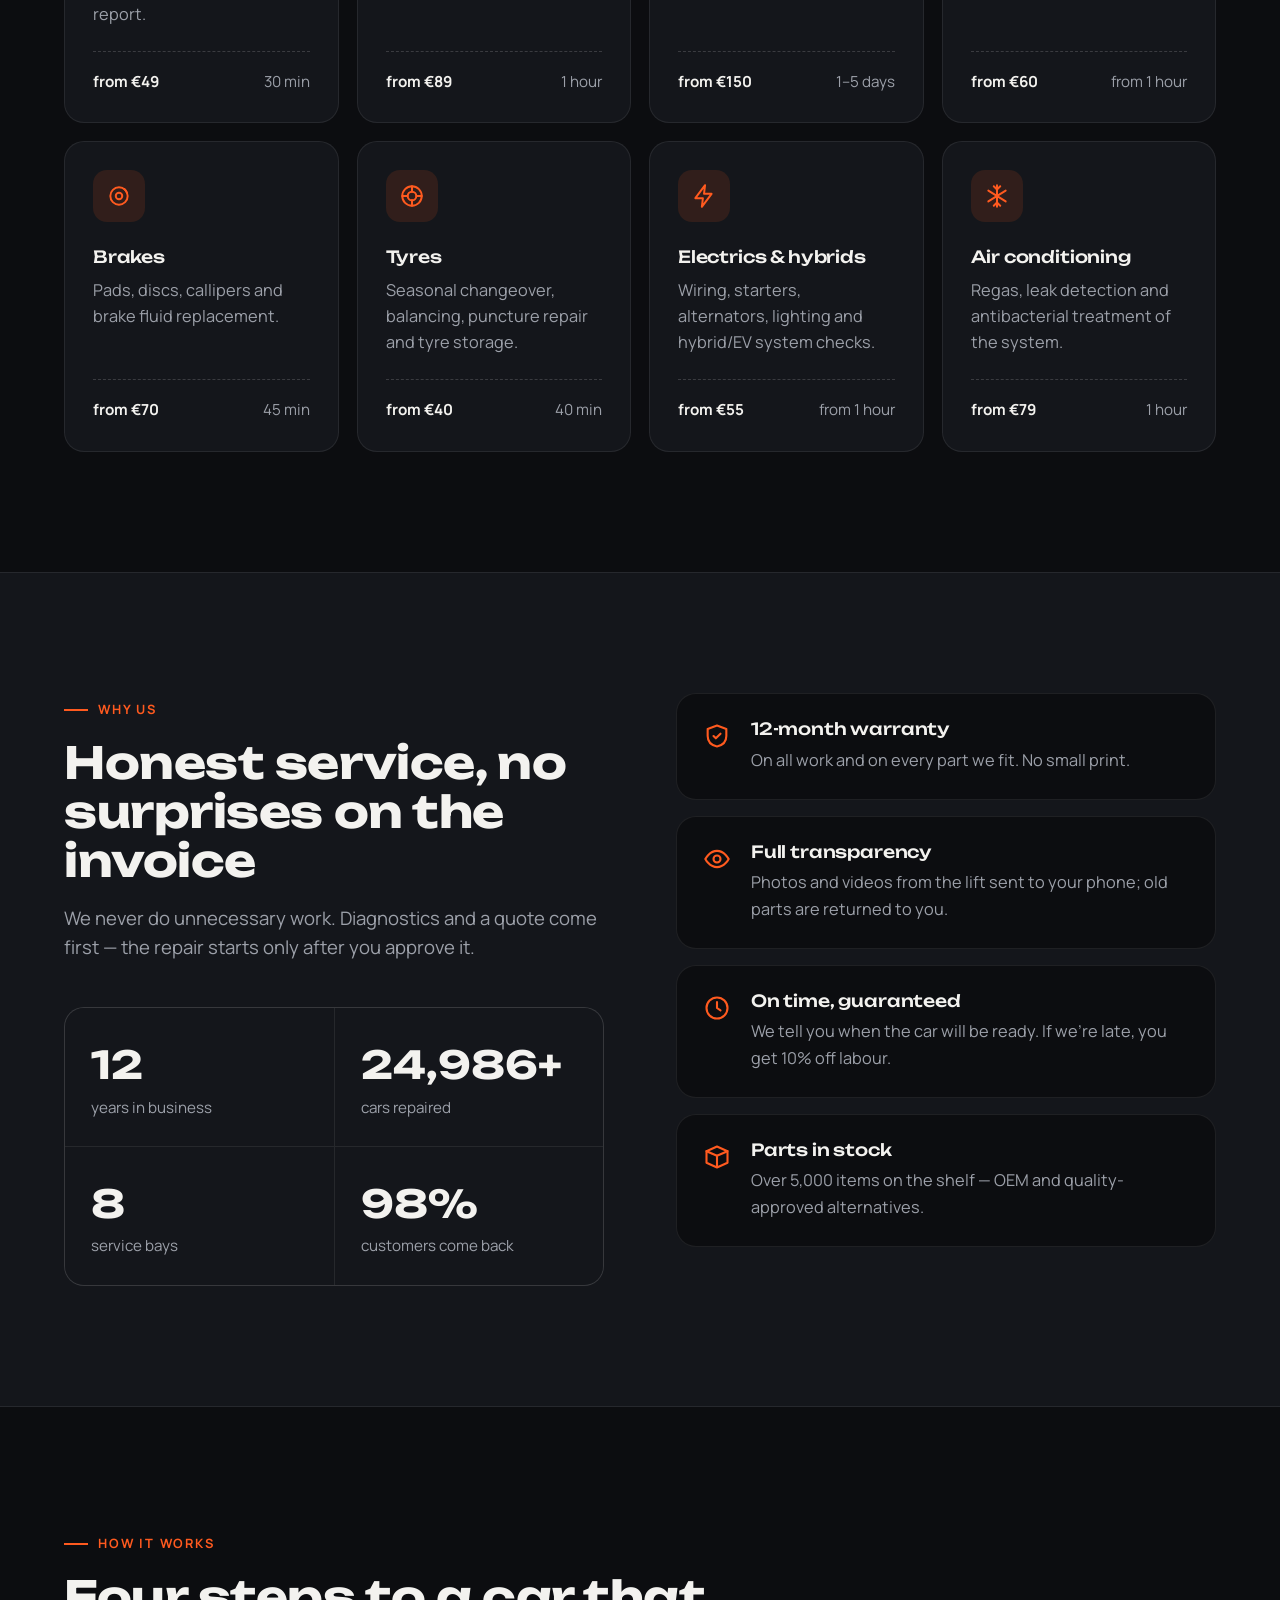
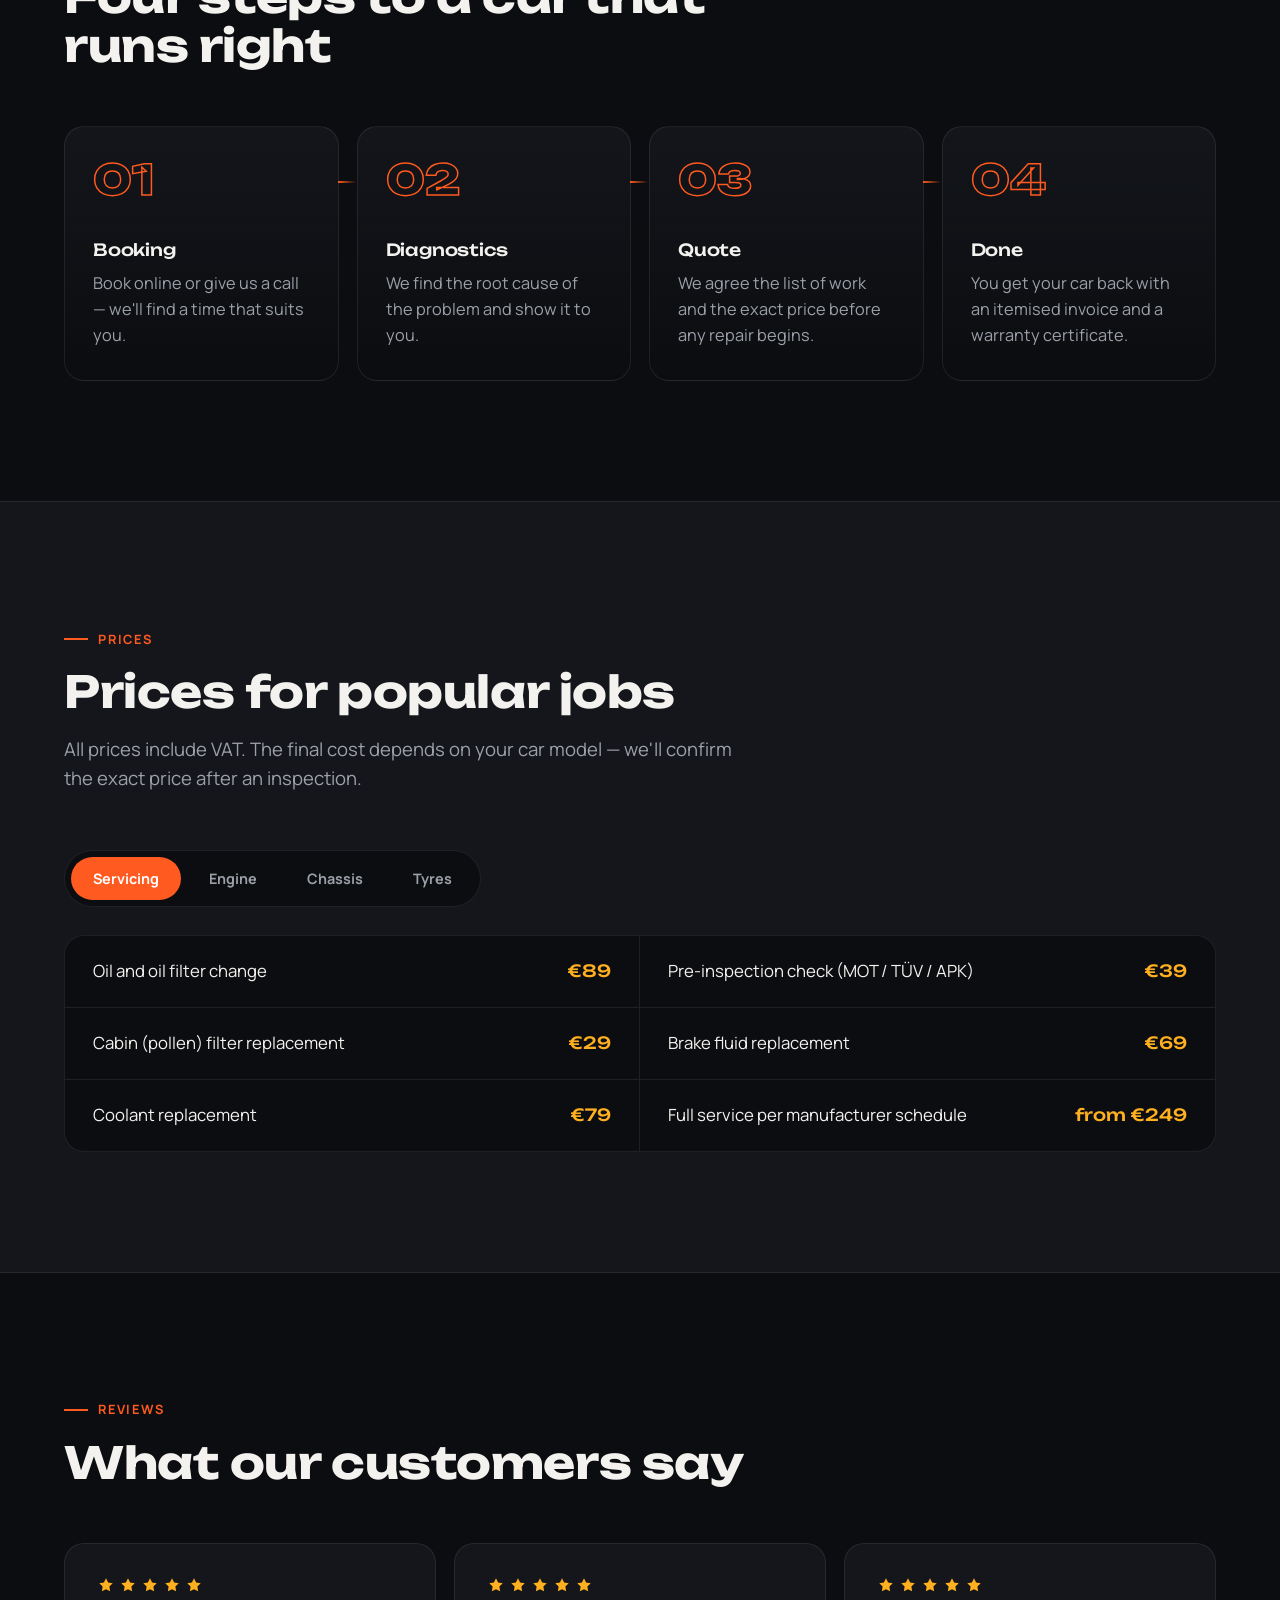
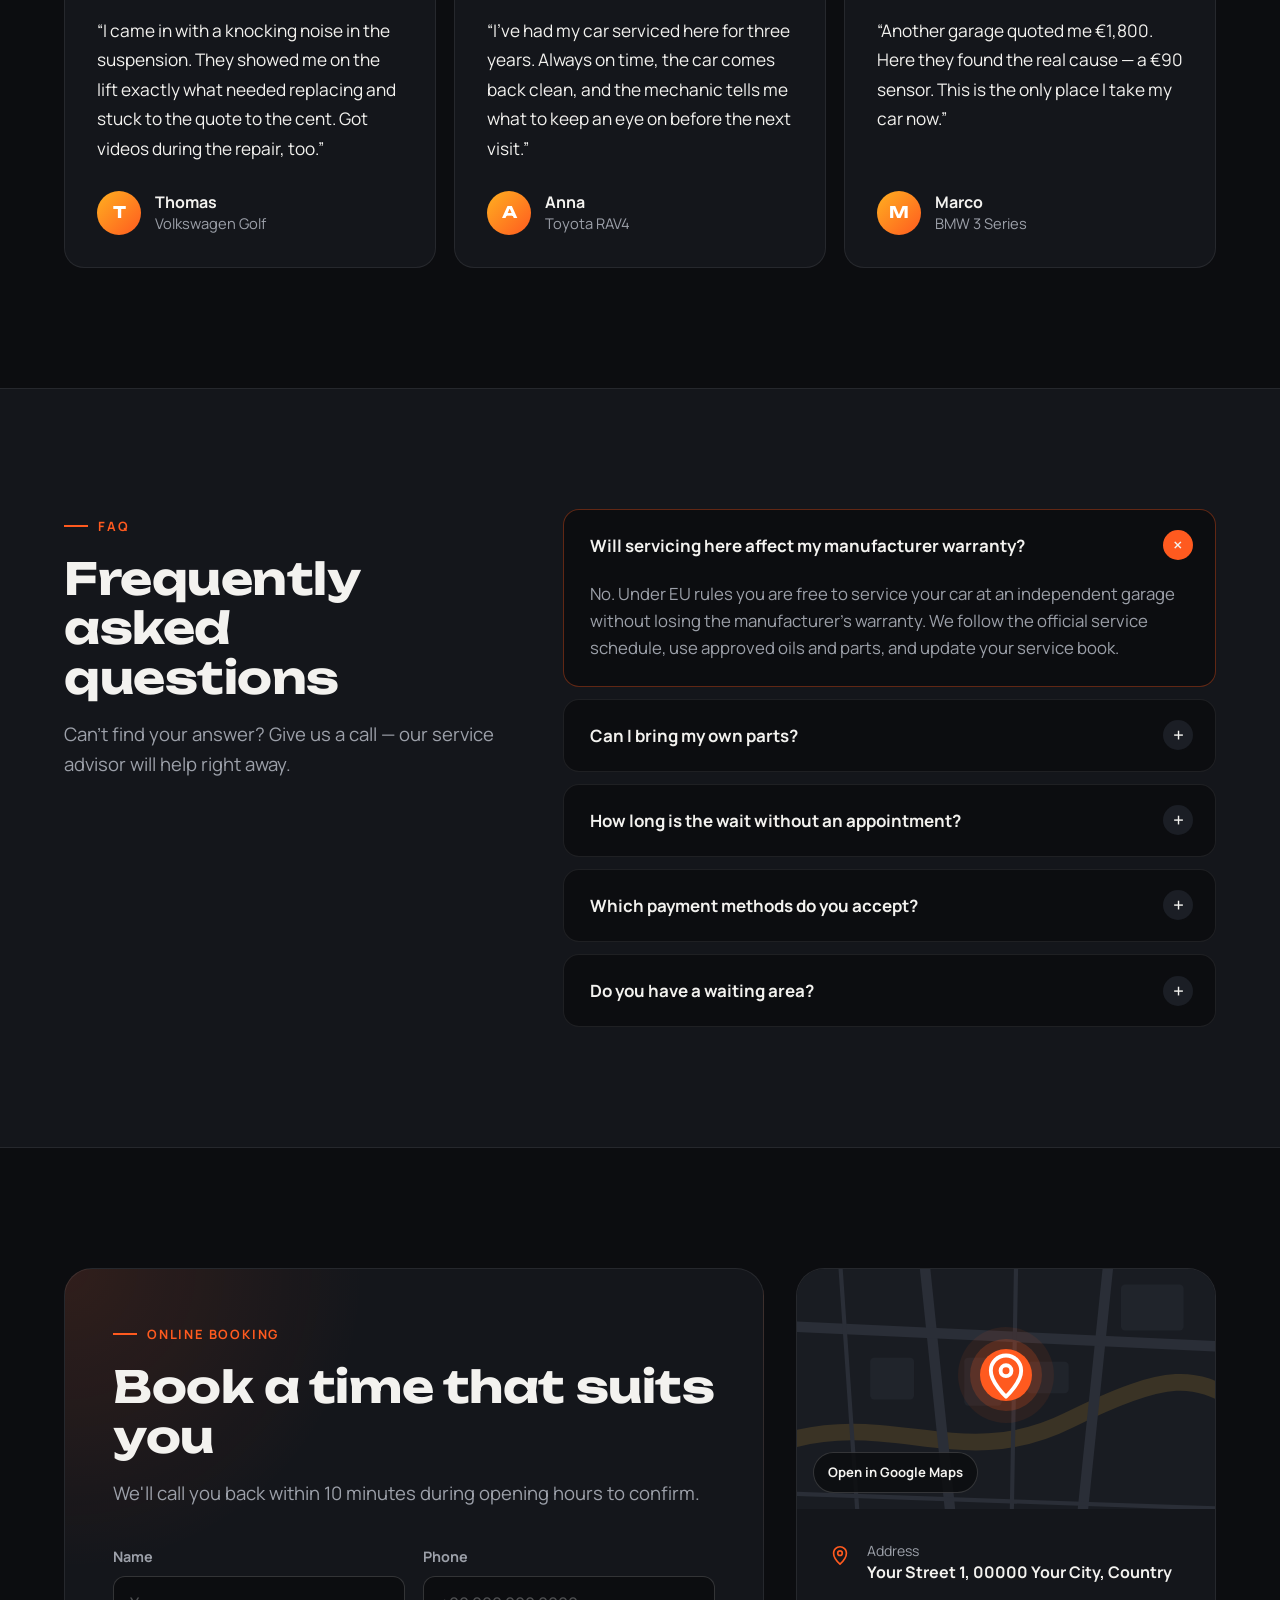
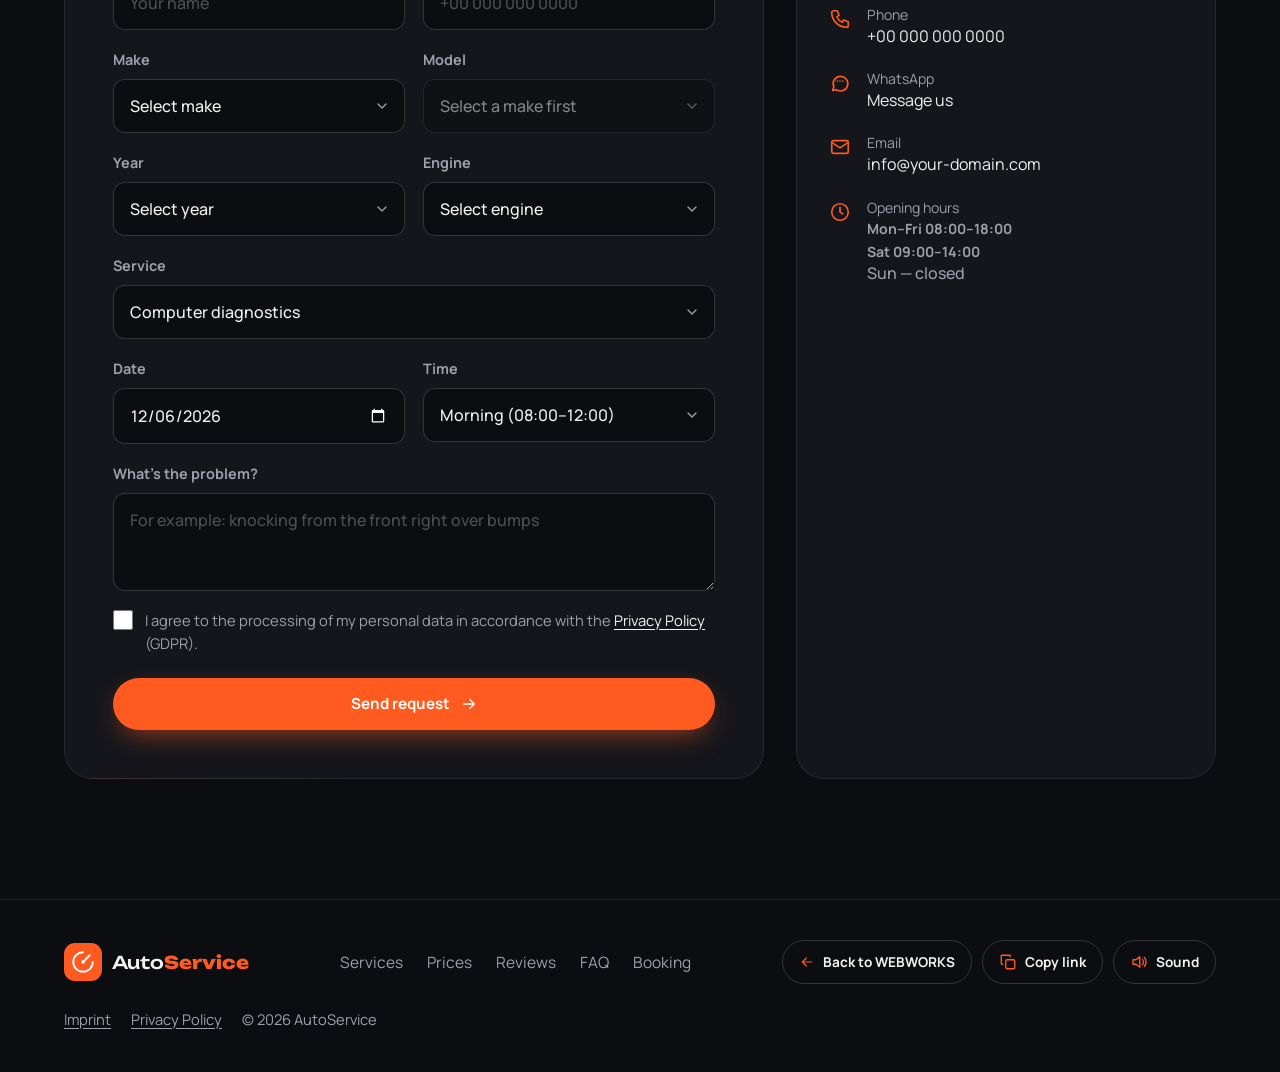
==== commit 533b04f5: "Bigger section intros; demo site: no auto-translate, cache-busting, translated address - Main page: " ====
--- a/demos/autoservice/index.html
+++ b/demos/autoservice/index.html
@@ -1,8 +1,10 @@
 <!DOCTYPE html>
-<html lang="en">
+<html lang="en" translate="no">
   <head>
     <meta charset="UTF-8" />
     <meta name="viewport" content="width=device-width, initial-scale=1.0, viewport-fit=cover" />
+    <!-- Own EN/PL/DE/RU switcher — phones must not machine-translate the page -->
+    <meta name="google" content="notranslate" />
     <meta name="theme-color" content="#0c0d10" />
     <title data-i18n="meta.title">AutoService — car repair and servicing</title>
     <meta
@@ -16,7 +18,7 @@
       href="https://fonts.googleapis.com/css2?family=Manrope:wght@400;500;600;700&family=Unbounded:wght@500;700;800&display=swap"
       rel="stylesheet"
     />
-    <link rel="stylesheet" href="css/styles.css" />
+    <link rel="stylesheet" href="css/styles.css?v=2" />
     <script>document.documentElement.classList.add("js");</script>
   </head>
   <body>
@@ -590,7 +592,7 @@
             <ul class="contacts__list">
               <li>
                 <svg class="ico"><use href="#i-pin" /></svg>
-                <div><span data-i18n="c.address">Address</span><b data-contact="address">Your Street 1, 00000 Your City, Country</b></div>
+                <div><span data-i18n="c.address">Address</span><b data-contact="address" data-i18n="c.addressDemo">Your Street 1, 00000 Your City, Country</b></div>
               </li>
               <li>
                 <svg class="ico"><use href="#i-phone" /></svg>
@@ -678,9 +680,9 @@
       <svg class="ico"><use href="#i-phone" /></svg>
     </a>
 
-    <script src="js/config.js"></script>
-    <script src="js/i18n.js"></script>
-    <script src="js/cars.js"></script>
-    <script src="js/script.js"></script>
+    <script src="js/config.js?v=2"></script>
+    <script src="js/i18n.js?v=2"></script>
+    <script src="js/cars.js?v=2"></script>
+    <script src="js/script.js?v=2"></script>
   </body>
 </html>
